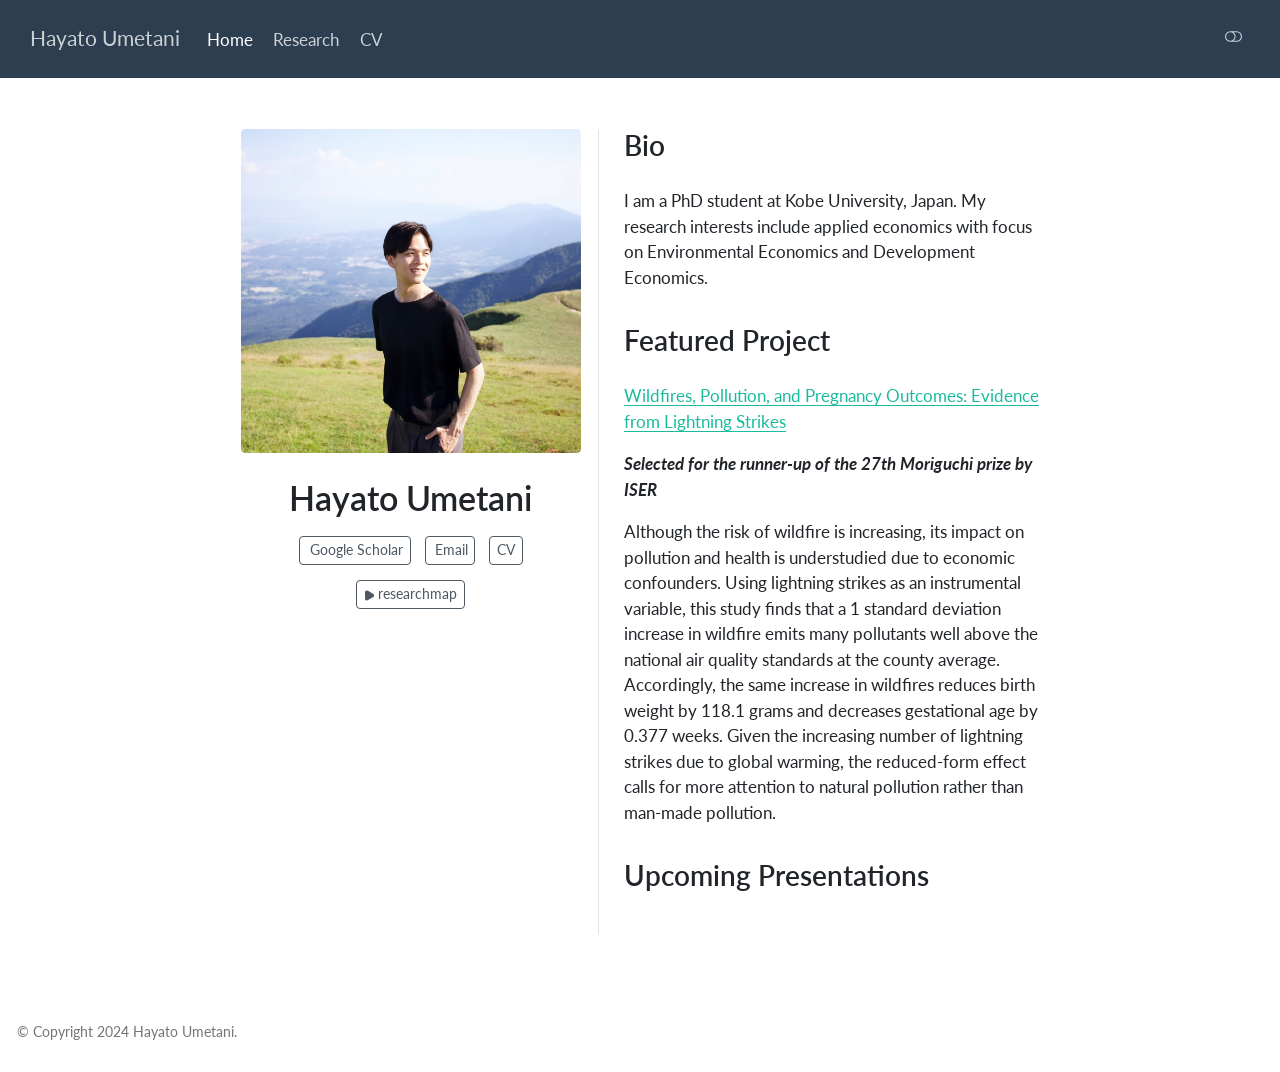
==== docs/index.html @ 470c0911 "update" ====
<!DOCTYPE html>
<html xmlns="http://www.w3.org/1999/xhtml" lang="en" xml:lang="en"><head>

<meta charset="utf-8">
<meta name="generator" content="quarto-1.6.42">

<meta name="viewport" content="width=device-width, initial-scale=1.0, user-scalable=yes">


<title>Hayato Umetani</title>
<style>
code{white-space: pre-wrap;}
span.smallcaps{font-variant: small-caps;}
div.columns{display: flex; gap: min(4vw, 1.5em);}
div.column{flex: auto; overflow-x: auto;}
div.hanging-indent{margin-left: 1.5em; text-indent: -1.5em;}
ul.task-list{list-style: none;}
ul.task-list li input[type="checkbox"] {
  width: 0.8em;
  margin: 0 0.8em 0.2em -1em; /* quarto-specific, see https://github.com/quarto-dev/quarto-cli/issues/4556 */ 
  vertical-align: middle;
}
</style>


<script src="site_libs/quarto-nav/quarto-nav.js"></script>
<script src="site_libs/quarto-nav/headroom.min.js"></script>
<script src="site_libs/clipboard/clipboard.min.js"></script>
<script src="site_libs/quarto-search/autocomplete.umd.js"></script>
<script src="site_libs/quarto-search/fuse.min.js"></script>
<script src="site_libs/quarto-search/quarto-search.js"></script>
<meta name="quarto:offset" content="./">
<script src="site_libs/quarto-html/quarto.js"></script>
<script src="site_libs/quarto-html/popper.min.js"></script>
<script src="site_libs/quarto-html/tippy.umd.min.js"></script>
<link href="site_libs/quarto-html/tippy.css" rel="stylesheet">
<link href="site_libs/quarto-html/quarto-syntax-highlighting-2f5df379a58b258e96c21c0638c20c03.css" rel="stylesheet" class="quarto-color-scheme" id="quarto-text-highlighting-styles">
<link href="site_libs/quarto-html/quarto-syntax-highlighting-dark-b53751a350365c71b6c909e95f209ed1.css" rel="prefetch" class="quarto-color-scheme quarto-color-alternate" id="quarto-text-highlighting-styles">
<script src="site_libs/bootstrap/bootstrap.min.js"></script>
<link href="site_libs/bootstrap/bootstrap-icons.css" rel="stylesheet">
<link href="site_libs/bootstrap/bootstrap-d1b12f2568ecbe55642fee6aa00bd082.min.css" rel="stylesheet" append-hash="true" class="quarto-color-scheme" id="quarto-bootstrap" data-mode="light">
<link href="site_libs/bootstrap/bootstrap-dark-b2511bcbb01c2159fd96a78deb42ffd9.min.css" rel="prefetch" append-hash="true" class="quarto-color-scheme quarto-color-alternate" id="quarto-bootstrap" data-mode="dark">
<script src="site_libs/quarto-contrib/iconify-2.1.0/iconify-icon.min.js"></script>
<script id="quarto-search-options" type="application/json">{
  "location": "navbar",
  "copy-button": false,
  "collapse-after": 3,
  "panel-placement": "end",
  "type": "overlay",
  "limit": 50,
  "keyboard-shortcut": [
    "f",
    "/",
    "s"
  ],
  "show-item-context": false,
  "language": {
    "search-no-results-text": "No results",
    "search-matching-documents-text": "matching documents",
    "search-copy-link-title": "Copy link to search",
    "search-hide-matches-text": "Hide additional matches",
    "search-more-match-text": "more match in this document",
    "search-more-matches-text": "more matches in this document",
    "search-clear-button-title": "Clear",
    "search-text-placeholder": "",
    "search-detached-cancel-button-title": "Cancel",
    "search-submit-button-title": "Submit",
    "search-label": "Search"
  }
}</script>


<link rel="stylesheet" href="styles.css">
</head>

<body class="nav-fixed fullcontent">

<div id="quarto-search-results"></div>
  <header id="quarto-header" class="headroom fixed-top">
    <nav class="navbar navbar-expand-lg " data-bs-theme="dark">
      <div class="navbar-container container-fluid">
      <div class="navbar-brand-container mx-auto">
    <a class="navbar-brand" href="./index.html">
    <span class="navbar-title">Hayato Umetani</span>
    </a>
  </div>
            <div id="quarto-search" class="" title="Search"></div>
          <button class="navbar-toggler" type="button" data-bs-toggle="collapse" data-bs-target="#navbarCollapse" aria-controls="navbarCollapse" role="menu" aria-expanded="false" aria-label="Toggle navigation" onclick="if (window.quartoToggleHeadroom) { window.quartoToggleHeadroom(); }">
  <span class="navbar-toggler-icon"></span>
</button>
          <div class="collapse navbar-collapse" id="navbarCollapse">
            <ul class="navbar-nav navbar-nav-scroll me-auto">
  <li class="nav-item">
    <a class="nav-link active" href="./index.html" aria-current="page"> 
<span class="menu-text">Home</span></a>
  </li>  
  <li class="nav-item">
    <a class="nav-link" href="./research.html"> 
<span class="menu-text">Research</span></a>
  </li>  
  <li class="nav-item">
    <a class="nav-link" href="./vitae.html"> 
<span class="menu-text">CV</span></a>
  </li>  
</ul>
          </div> <!-- /navcollapse -->
            <div class="quarto-navbar-tools">
  <a href="" class="quarto-color-scheme-toggle quarto-navigation-tool  px-1" onclick="window.quartoToggleColorScheme(); return false;" title="Toggle dark mode"><i class="bi"></i></a>
</div>
      </div> <!-- /container-fluid -->
    </nav>
</header>
<!-- content -->
<div id="quarto-content" class="quarto-container page-columns page-rows-contents page-layout-article page-navbar">
<!-- sidebar -->
<!-- margin-sidebar -->
    
<!-- main -->
<div class="quarto-about-trestles">
  <div class="about-entity">
    <img src="photo.jpeg" class="about-image
  rounded " style="width: 20em;">
<header id="title-block-header" class="quarto-title-block default">
<div class="quarto-title">
<h1 class="title">Hayato Umetani</h1>
</div>
<div class="quarto-title-meta">
  </div>
</header>
    <div class="about-links">
  <a href="https://scholar.google.com/citations?user=fyGSoRIAAAAJ&amp;hl=ja" class="about-link" rel="" target="">
     <span class="about-link-text"><iconify-icon role="img" inline="" icon="academicons:google-scholar" aria-label="Icon google-scholar from academicons Iconify.design set." title="Icon google-scholar from academicons Iconify.design set."></iconify-icon> Google Scholar</span>
  </a>
  <a href="/210i005i@stu.kobe-u.ac.jp" class="about-link" rel="" target="">
    <i class="bi bi-envelope"></i>
     <span class="about-link-text">Email</span>
  </a>
  <a href="https://ume-hayato.github.io/cv/cv.pdf" class="about-link" rel="" target="">
     <span class="about-link-text">CV</span>
  </a>
  <a href="https://researchmap.jp/hayatoumetani" class="about-link" rel="" target="">
     <span class="about-link-text"><svg xmlns="http://www.w3.org/2000/svg" width="0.8em" height="0.8em" viewbox="0 0 16 16"><path fill="currentColor" d="M13.756 10.164c1.665-.962 1.665-3.366 0-4.328L5.251.919C3.584-.045 1.5 1.158 1.5 3.083v9.834c0 1.925 2.084 3.128 3.751 2.164z"></path></svg> researchmap</span>
  </a>
</div>
  </div>
  <div class="about-contents"><main class="content" id="quarto-document-content">
<section id="bio" class="level2">
<h2 data-anchor-id="bio">Bio</h2>
<p>I am a PhD student at Kobe University, Japan. My research interests include applied economics with focus on Environmental Economics and Development Economics.</p>
</section>
<section id="featured-project" class="level2">
<h2 data-anchor-id="featured-project">Featured Project</h2>
<p><a href="https://ume-hayato.github.io/cv/wp/draft_wildfires.pdf">Wildfires, Pollution, and Pregnancy Outcomes: Evidence from Lightning Strikes</a></p>
<p><strong><em>Selected for the runner-up of the 27th Moriguchi prize by ISER</em></strong></p>
<p>Although the risk of wildfire is increasing, its impact on pollution and health is understudied due to economic confounders. Using lightning strikes as an instrumental variable, this study finds that a 1 standard deviation increase in wildfire emits many pollutants well above the national air quality standards at the county average. Accordingly, the same increase in wildfires reduces birth weight by 118.1 grams and decreases gestational age by 0.377 weeks. Given the increasing number of lightning strikes due to global warming, the reduced-form effect calls for more attention to natural pollution rather than man-made pollution.</p>
</section>
<section id="upcoming-presentations" class="level2">
<h2 data-anchor-id="upcoming-presentations">Upcoming Presentations</h2>


</section>
</main></div>
</div>
 <!-- /main -->
<script id="quarto-html-after-body" type="application/javascript">
window.document.addEventListener("DOMContentLoaded", function (event) {
  const toggleBodyColorMode = (bsSheetEl) => {
    const mode = bsSheetEl.getAttribute("data-mode");
    const bodyEl = window.document.querySelector("body");
    if (mode === "dark") {
      bodyEl.classList.add("quarto-dark");
      bodyEl.classList.remove("quarto-light");
    } else {
      bodyEl.classList.add("quarto-light");
      bodyEl.classList.remove("quarto-dark");
    }
  }
  const toggleBodyColorPrimary = () => {
    const bsSheetEl = window.document.querySelector("link#quarto-bootstrap");
    if (bsSheetEl) {
      toggleBodyColorMode(bsSheetEl);
    }
  }
  toggleBodyColorPrimary();  
  const disableStylesheet = (stylesheets) => {
    for (let i=0; i < stylesheets.length; i++) {
      const stylesheet = stylesheets[i];
      stylesheet.rel = 'prefetch';
    }
  }
  const enableStylesheet = (stylesheets) => {
    for (let i=0; i < stylesheets.length; i++) {
      const stylesheet = stylesheets[i];
      stylesheet.rel = 'stylesheet';
    }
  }
  const manageTransitions = (selector, allowTransitions) => {
    const els = window.document.querySelectorAll(selector);
    for (let i=0; i < els.length; i++) {
      const el = els[i];
      if (allowTransitions) {
        el.classList.remove('notransition');
      } else {
        el.classList.add('notransition');
      }
    }
  }
  const toggleGiscusIfUsed = (isAlternate, darkModeDefault) => {
    const baseTheme = document.querySelector('#giscus-base-theme')?.value ?? 'light';
    const alternateTheme = document.querySelector('#giscus-alt-theme')?.value ?? 'dark';
    let newTheme = '';
    if(darkModeDefault) {
      newTheme = isAlternate ? baseTheme : alternateTheme;
    } else {
      newTheme = isAlternate ? alternateTheme : baseTheme;
    }
    const changeGiscusTheme = () => {
      // From: https://github.com/giscus/giscus/issues/336
      const sendMessage = (message) => {
        const iframe = document.querySelector('iframe.giscus-frame');
        if (!iframe) return;
        iframe.contentWindow.postMessage({ giscus: message }, 'https://giscus.app');
      }
      sendMessage({
        setConfig: {
          theme: newTheme
        }
      });
    }
    const isGiscussLoaded = window.document.querySelector('iframe.giscus-frame') !== null;
    if (isGiscussLoaded) {
      changeGiscusTheme();
    }
  }
  const toggleColorMode = (alternate) => {
    // Switch the stylesheets
    const alternateStylesheets = window.document.querySelectorAll('link.quarto-color-scheme.quarto-color-alternate');
    manageTransitions('#quarto-margin-sidebar .nav-link', false);
    if (alternate) {
      enableStylesheet(alternateStylesheets);
      for (const sheetNode of alternateStylesheets) {
        if (sheetNode.id === "quarto-bootstrap") {
          toggleBodyColorMode(sheetNode);
        }
      }
    } else {
      disableStylesheet(alternateStylesheets);
      toggleBodyColorPrimary();
    }
    manageTransitions('#quarto-margin-sidebar .nav-link', true);
    // Switch the toggles
    const toggles = window.document.querySelectorAll('.quarto-color-scheme-toggle');
    for (let i=0; i < toggles.length; i++) {
      const toggle = toggles[i];
      if (toggle) {
        if (alternate) {
          toggle.classList.add("alternate");     
        } else {
          toggle.classList.remove("alternate");
        }
      }
    }
    // Hack to workaround the fact that safari doesn't
    // properly recolor the scrollbar when toggling (#1455)
    if (navigator.userAgent.indexOf('Safari') > 0 && navigator.userAgent.indexOf('Chrome') == -1) {
      manageTransitions("body", false);
      window.scrollTo(0, 1);
      setTimeout(() => {
        window.scrollTo(0, 0);
        manageTransitions("body", true);
      }, 40);  
    }
  }
  const isFileUrl = () => { 
    return window.location.protocol === 'file:';
  }
  const hasAlternateSentinel = () => {  
    let styleSentinel = getColorSchemeSentinel();
    if (styleSentinel !== null) {
      return styleSentinel === "alternate";
    } else {
      return false;
    }
  }
  const setStyleSentinel = (alternate) => {
    const value = alternate ? "alternate" : "default";
    if (!isFileUrl()) {
      window.localStorage.setItem("quarto-color-scheme", value);
    } else {
      localAlternateSentinel = value;
    }
  }
  const getColorSchemeSentinel = () => {
    if (!isFileUrl()) {
      const storageValue = window.localStorage.getItem("quarto-color-scheme");
      return storageValue != null ? storageValue : localAlternateSentinel;
    } else {
      return localAlternateSentinel;
    }
  }
  const darkModeDefault = false;
  let localAlternateSentinel = darkModeDefault ? 'alternate' : 'default';
  // Dark / light mode switch
  window.quartoToggleColorScheme = () => {
    // Read the current dark / light value 
    let toAlternate = !hasAlternateSentinel();
    toggleColorMode(toAlternate);
    setStyleSentinel(toAlternate);
    toggleGiscusIfUsed(toAlternate, darkModeDefault);
  };
  // Ensure there is a toggle, if there isn't float one in the top right
  if (window.document.querySelector('.quarto-color-scheme-toggle') === null) {
    const a = window.document.createElement('a');
    a.classList.add('top-right');
    a.classList.add('quarto-color-scheme-toggle');
    a.href = "";
    a.onclick = function() { try { window.quartoToggleColorScheme(); } catch {} return false; };
    const i = window.document.createElement("i");
    i.classList.add('bi');
    a.appendChild(i);
    window.document.body.appendChild(a);
  }
  // Switch to dark mode if need be
  if (hasAlternateSentinel()) {
    toggleColorMode(true);
  } else {
    toggleColorMode(false);
  }
  const isCodeAnnotation = (el) => {
    for (const clz of el.classList) {
      if (clz.startsWith('code-annotation-')) {                     
        return true;
      }
    }
    return false;
  }
  const onCopySuccess = function(e) {
    // button target
    const button = e.trigger;
    // don't keep focus
    button.blur();
    // flash "checked"
    button.classList.add('code-copy-button-checked');
    var currentTitle = button.getAttribute("title");
    button.setAttribute("title", "Copied!");
    let tooltip;
    if (window.bootstrap) {
      button.setAttribute("data-bs-toggle", "tooltip");
      button.setAttribute("data-bs-placement", "left");
      button.setAttribute("data-bs-title", "Copied!");
      tooltip = new bootstrap.Tooltip(button, 
        { trigger: "manual", 
          customClass: "code-copy-button-tooltip",
          offset: [0, -8]});
      tooltip.show();    
    }
    setTimeout(function() {
      if (tooltip) {
        tooltip.hide();
        button.removeAttribute("data-bs-title");
        button.removeAttribute("data-bs-toggle");
        button.removeAttribute("data-bs-placement");
      }
      button.setAttribute("title", currentTitle);
      button.classList.remove('code-copy-button-checked');
    }, 1000);
    // clear code selection
    e.clearSelection();
  }
  const getTextToCopy = function(trigger) {
      const codeEl = trigger.previousElementSibling.cloneNode(true);
      for (const childEl of codeEl.children) {
        if (isCodeAnnotation(childEl)) {
          childEl.remove();
        }
      }
      return codeEl.innerText;
  }
  const clipboard = new window.ClipboardJS('.code-copy-button:not([data-in-quarto-modal])', {
    text: getTextToCopy
  });
  clipboard.on('success', onCopySuccess);
  if (window.document.getElementById('quarto-embedded-source-code-modal')) {
    const clipboardModal = new window.ClipboardJS('.code-copy-button[data-in-quarto-modal]', {
      text: getTextToCopy,
      container: window.document.getElementById('quarto-embedded-source-code-modal')
    });
    clipboardModal.on('success', onCopySuccess);
  }
    var localhostRegex = new RegExp(/^(?:http|https):\/\/localhost\:?[0-9]*\//);
    var mailtoRegex = new RegExp(/^mailto:/);
      var filterRegex = new RegExp('/' + window.location.host + '/');
    var isInternal = (href) => {
        return filterRegex.test(href) || localhostRegex.test(href) || mailtoRegex.test(href);
    }
    // Inspect non-navigation links and adorn them if external
 	var links = window.document.querySelectorAll('a[href]:not(.nav-link):not(.navbar-brand):not(.toc-action):not(.sidebar-link):not(.sidebar-item-toggle):not(.pagination-link):not(.no-external):not([aria-hidden]):not(.dropdown-item):not(.quarto-navigation-tool):not(.about-link)');
    for (var i=0; i<links.length; i++) {
      const link = links[i];
      if (!isInternal(link.href)) {
        // undo the damage that might have been done by quarto-nav.js in the case of
        // links that we want to consider external
        if (link.dataset.originalHref !== undefined) {
          link.href = link.dataset.originalHref;
        }
      }
    }
  function tippyHover(el, contentFn, onTriggerFn, onUntriggerFn) {
    const config = {
      allowHTML: true,
      maxWidth: 500,
      delay: 100,
      arrow: false,
      appendTo: function(el) {
          return el.parentElement;
      },
      interactive: true,
      interactiveBorder: 10,
      theme: 'quarto',
      placement: 'bottom-start',
    };
    if (contentFn) {
      config.content = contentFn;
    }
    if (onTriggerFn) {
      config.onTrigger = onTriggerFn;
    }
    if (onUntriggerFn) {
      config.onUntrigger = onUntriggerFn;
    }
    window.tippy(el, config); 
  }
  const noterefs = window.document.querySelectorAll('a[role="doc-noteref"]');
  for (var i=0; i<noterefs.length; i++) {
    const ref = noterefs[i];
    tippyHover(ref, function() {
      // use id or data attribute instead here
      let href = ref.getAttribute('data-footnote-href') || ref.getAttribute('href');
      try { href = new URL(href).hash; } catch {}
      const id = href.replace(/^#\/?/, "");
      const note = window.document.getElementById(id);
      if (note) {
        return note.innerHTML;
      } else {
        return "";
      }
    });
  }
  const xrefs = window.document.querySelectorAll('a.quarto-xref');
  const processXRef = (id, note) => {
    // Strip column container classes
    const stripColumnClz = (el) => {
      el.classList.remove("page-full", "page-columns");
      if (el.children) {
        for (const child of el.children) {
          stripColumnClz(child);
        }
      }
    }
    stripColumnClz(note)
    if (id === null || id.startsWith('sec-')) {
      // Special case sections, only their first couple elements
      const container = document.createElement("div");
      if (note.children && note.children.length > 2) {
        container.appendChild(note.children[0].cloneNode(true));
        for (let i = 1; i < note.children.length; i++) {
          const child = note.children[i];
          if (child.tagName === "P" && child.innerText === "") {
            continue;
          } else {
            container.appendChild(child.cloneNode(true));
            break;
          }
        }
        if (window.Quarto?.typesetMath) {
          window.Quarto.typesetMath(container);
        }
        return container.innerHTML
      } else {
        if (window.Quarto?.typesetMath) {
          window.Quarto.typesetMath(note);
        }
        return note.innerHTML;
      }
    } else {
      // Remove any anchor links if they are present
      const anchorLink = note.querySelector('a.anchorjs-link');
      if (anchorLink) {
        anchorLink.remove();
      }
      if (window.Quarto?.typesetMath) {
        window.Quarto.typesetMath(note);
      }
      if (note.classList.contains("callout")) {
        return note.outerHTML;
      } else {
        return note.innerHTML;
      }
    }
  }
  for (var i=0; i<xrefs.length; i++) {
    const xref = xrefs[i];
    tippyHover(xref, undefined, function(instance) {
      instance.disable();
      let url = xref.getAttribute('href');
      let hash = undefined; 
      if (url.startsWith('#')) {
        hash = url;
      } else {
        try { hash = new URL(url).hash; } catch {}
      }
      if (hash) {
        const id = hash.replace(/^#\/?/, "");
        const note = window.document.getElementById(id);
        if (note !== null) {
          try {
            const html = processXRef(id, note.cloneNode(true));
            instance.setContent(html);
          } finally {
            instance.enable();
            instance.show();
          }
        } else {
          // See if we can fetch this
          fetch(url.split('#')[0])
          .then(res => res.text())
          .then(html => {
            const parser = new DOMParser();
            const htmlDoc = parser.parseFromString(html, "text/html");
            const note = htmlDoc.getElementById(id);
            if (note !== null) {
              const html = processXRef(id, note);
              instance.setContent(html);
            } 
          }).finally(() => {
            instance.enable();
            instance.show();
          });
        }
      } else {
        // See if we can fetch a full url (with no hash to target)
        // This is a special case and we should probably do some content thinning / targeting
        fetch(url)
        .then(res => res.text())
        .then(html => {
          const parser = new DOMParser();
          const htmlDoc = parser.parseFromString(html, "text/html");
          const note = htmlDoc.querySelector('main.content');
          if (note !== null) {
            // This should only happen for chapter cross references
            // (since there is no id in the URL)
            // remove the first header
            if (note.children.length > 0 && note.children[0].tagName === "HEADER") {
              note.children[0].remove();
            }
            const html = processXRef(null, note);
            instance.setContent(html);
          } 
        }).finally(() => {
          instance.enable();
          instance.show();
        });
      }
    }, function(instance) {
    });
  }
      let selectedAnnoteEl;
      const selectorForAnnotation = ( cell, annotation) => {
        let cellAttr = 'data-code-cell="' + cell + '"';
        let lineAttr = 'data-code-annotation="' +  annotation + '"';
        const selector = 'span[' + cellAttr + '][' + lineAttr + ']';
        return selector;
      }
      const selectCodeLines = (annoteEl) => {
        const doc = window.document;
        const targetCell = annoteEl.getAttribute("data-target-cell");
        const targetAnnotation = annoteEl.getAttribute("data-target-annotation");
        const annoteSpan = window.document.querySelector(selectorForAnnotation(targetCell, targetAnnotation));
        const lines = annoteSpan.getAttribute("data-code-lines").split(",");
        const lineIds = lines.map((line) => {
          return targetCell + "-" + line;
        })
        let top = null;
        let height = null;
        let parent = null;
        if (lineIds.length > 0) {
            //compute the position of the single el (top and bottom and make a div)
            const el = window.document.getElementById(lineIds[0]);
            top = el.offsetTop;
            height = el.offsetHeight;
            parent = el.parentElement.parentElement;
          if (lineIds.length > 1) {
            const lastEl = window.document.getElementById(lineIds[lineIds.length - 1]);
            const bottom = lastEl.offsetTop + lastEl.offsetHeight;
            height = bottom - top;
          }
          if (top !== null && height !== null && parent !== null) {
            // cook up a div (if necessary) and position it 
            let div = window.document.getElementById("code-annotation-line-highlight");
            if (div === null) {
              div = window.document.createElement("div");
              div.setAttribute("id", "code-annotation-line-highlight");
              div.style.position = 'absolute';
              parent.appendChild(div);
            }
            div.style.top = top - 2 + "px";
            div.style.height = height + 4 + "px";
            div.style.left = 0;
            let gutterDiv = window.document.getElementById("code-annotation-line-highlight-gutter");
            if (gutterDiv === null) {
              gutterDiv = window.document.createElement("div");
              gutterDiv.setAttribute("id", "code-annotation-line-highlight-gutter");
              gutterDiv.style.position = 'absolute';
              const codeCell = window.document.getElementById(targetCell);
              const gutter = codeCell.querySelector('.code-annotation-gutter');
              gutter.appendChild(gutterDiv);
            }
            gutterDiv.style.top = top - 2 + "px";
            gutterDiv.style.height = height + 4 + "px";
          }
          selectedAnnoteEl = annoteEl;
        }
      };
      const unselectCodeLines = () => {
        const elementsIds = ["code-annotation-line-highlight", "code-annotation-line-highlight-gutter"];
        elementsIds.forEach((elId) => {
          const div = window.document.getElementById(elId);
          if (div) {
            div.remove();
          }
        });
        selectedAnnoteEl = undefined;
      };
        // Handle positioning of the toggle
    window.addEventListener(
      "resize",
      throttle(() => {
        elRect = undefined;
        if (selectedAnnoteEl) {
          selectCodeLines(selectedAnnoteEl);
        }
      }, 10)
    );
    function throttle(fn, ms) {
    let throttle = false;
    let timer;
      return (...args) => {
        if(!throttle) { // first call gets through
            fn.apply(this, args);
            throttle = true;
        } else { // all the others get throttled
            if(timer) clearTimeout(timer); // cancel #2
            timer = setTimeout(() => {
              fn.apply(this, args);
              timer = throttle = false;
            }, ms);
        }
      };
    }
      // Attach click handler to the DT
      const annoteDls = window.document.querySelectorAll('dt[data-target-cell]');
      for (const annoteDlNode of annoteDls) {
        annoteDlNode.addEventListener('click', (event) => {
          const clickedEl = event.target;
          if (clickedEl !== selectedAnnoteEl) {
            unselectCodeLines();
            const activeEl = window.document.querySelector('dt[data-target-cell].code-annotation-active');
            if (activeEl) {
              activeEl.classList.remove('code-annotation-active');
            }
            selectCodeLines(clickedEl);
            clickedEl.classList.add('code-annotation-active');
          } else {
            // Unselect the line
            unselectCodeLines();
            clickedEl.classList.remove('code-annotation-active');
          }
        });
      }
  const findCites = (el) => {
    const parentEl = el.parentElement;
    if (parentEl) {
      const cites = parentEl.dataset.cites;
      if (cites) {
        return {
          el,
          cites: cites.split(' ')
        };
      } else {
        return findCites(el.parentElement)
      }
    } else {
      return undefined;
    }
  };
  var bibliorefs = window.document.querySelectorAll('a[role="doc-biblioref"]');
  for (var i=0; i<bibliorefs.length; i++) {
    const ref = bibliorefs[i];
    const citeInfo = findCites(ref);
    if (citeInfo) {
      tippyHover(citeInfo.el, function() {
        var popup = window.document.createElement('div');
        citeInfo.cites.forEach(function(cite) {
          var citeDiv = window.document.createElement('div');
          citeDiv.classList.add('hanging-indent');
          citeDiv.classList.add('csl-entry');
          var biblioDiv = window.document.getElementById('ref-' + cite);
          if (biblioDiv) {
            citeDiv.innerHTML = biblioDiv.innerHTML;
          }
          popup.appendChild(citeDiv);
        });
        return popup.innerHTML;
      });
    }
  }
});
</script>
</div> <!-- /content -->
<footer class="footer">
  <div class="nav-footer">
    <div class="nav-footer-left">
<p>© Copyright 2024 Hayato Umetani.</p>
</div>   
    <div class="nav-footer-center">
      &nbsp;
    </div>
    <div class="nav-footer-right">
      &nbsp;
    </div>
  </div>
</footer>




</body></html>
---- docs/site_libs/quarto-html/tippy.css ----
.tippy-box[data-animation=fade][data-state=hidden]{opacity:0}[data-tippy-root]{max-width:calc(100vw - 10px)}.tippy-box{position:relative;background-color:#333;color:#fff;border-radius:4px;font-size:14px;line-height:1.4;white-space:normal;outline:0;transition-property:transform,visibility,opacity}.tippy-box[data-placement^=top]>.tippy-arrow{bottom:0}.tippy-box[data-placement^=top]>.tippy-arrow:before{bottom:-7px;left:0;border-width:8px 8px 0;border-top-color:initial;transform-origin:center top}.tippy-box[data-placement^=bottom]>.tippy-arrow{top:0}.tippy-box[data-placement^=bottom]>.tippy-arrow:before{top:-7px;left:0;border-width:0 8px 8px;border-bottom-color:initial;transform-origin:center bottom}.tippy-box[data-placement^=left]>.tippy-arrow{right:0}.tippy-box[data-placement^=left]>.tippy-arrow:before{border-width:8px 0 8px 8px;border-left-color:initial;right:-7px;transform-origin:center left}.tippy-box[data-placement^=right]>.tippy-arrow{left:0}.tippy-box[data-placement^=right]>.tippy-arrow:before{left:-7px;border-width:8px 8px 8px 0;border-right-color:initial;transform-origin:center right}.tippy-box[data-inertia][data-state=visible]{transition-timing-function:cubic-bezier(.54,1.5,.38,1.11)}.tippy-arrow{width:16px;height:16px;color:#333}.tippy-arrow:before{content:"";position:absolute;border-color:transparent;border-style:solid}.tippy-content{position:relative;padding:5px 9px;z-index:1}
---- docs/site_libs/quarto-html/quarto-syntax-highlighting-2f5df379a58b258e96c21c0638c20c03.css ----
/* quarto syntax highlight colors */
:root {
  --quarto-hl-ot-color: #003B4F;
  --quarto-hl-at-color: #657422;
  --quarto-hl-ss-color: #20794D;
  --quarto-hl-an-color: #5E5E5E;
  --quarto-hl-fu-color: #4758AB;
  --quarto-hl-st-color: #20794D;
  --quarto-hl-cf-color: #003B4F;
  --quarto-hl-op-color: #5E5E5E;
  --quarto-hl-er-color: #AD0000;
  --quarto-hl-bn-color: #AD0000;
  --quarto-hl-al-color: #AD0000;
  --quarto-hl-va-color: #111111;
  --quarto-hl-bu-color: inherit;
  --quarto-hl-ex-color: inherit;
  --quarto-hl-pp-color: #AD0000;
  --quarto-hl-in-color: #5E5E5E;
  --quarto-hl-vs-color: #20794D;
  --quarto-hl-wa-color: #5E5E5E;
  --quarto-hl-do-color: #5E5E5E;
  --quarto-hl-im-color: #00769E;
  --quarto-hl-ch-color: #20794D;
  --quarto-hl-dt-color: #AD0000;
  --quarto-hl-fl-color: #AD0000;
  --quarto-hl-co-color: #5E5E5E;
  --quarto-hl-cv-color: #5E5E5E;
  --quarto-hl-cn-color: #8f5902;
  --quarto-hl-sc-color: #5E5E5E;
  --quarto-hl-dv-color: #AD0000;
  --quarto-hl-kw-color: #003B4F;
}

/* other quarto variables */
:root {
  --quarto-font-monospace: SFMono-Regular, Menlo, Monaco, Consolas, "Liberation Mono", "Courier New", monospace;
}

pre > code.sourceCode > span {
  color: #003B4F;
}

code span {
  color: #003B4F;
}

code.sourceCode > span {
  color: #003B4F;
}

div.sourceCode,
div.sourceCode pre.sourceCode {
  color: #003B4F;
}

code span.ot {
  color: #003B4F;
  font-style: inherit;
}

code span.at {
  color: #657422;
  font-style: inherit;
}

code span.ss {
  color: #20794D;
  font-style: inherit;
}

code span.an {
  color: #5E5E5E;
  font-style: inherit;
}

code span.fu {
  color: #4758AB;
  font-style: inherit;
}

code span.st {
  color: #20794D;
  font-style: inherit;
}

code span.cf {
  color: #003B4F;
  font-weight: bold;
  font-style: inherit;
}

code span.op {
  color: #5E5E5E;
  font-style: inherit;
}

code span.er {
  color: #AD0000;
  font-style: inherit;
}

code span.bn {
  color: #AD0000;
  font-style: inherit;
}

code span.al {
  color: #AD0000;
  font-style: inherit;
}

code span.va {
  color: #111111;
  font-style: inherit;
}

code span.bu {
  font-style: inherit;
}

code span.ex {
  font-style: inherit;
}

code span.pp {
  color: #AD0000;
  font-style: inherit;
}

code span.in {
  color: #5E5E5E;
  font-style: inherit;
}

code span.vs {
  color: #20794D;
  font-style: inherit;
}

code span.wa {
  color: #5E5E5E;
  font-style: italic;
}

code span.do {
  color: #5E5E5E;
  font-style: italic;
}

code span.im {
  color: #00769E;
  font-style: inherit;
}

code span.ch {
  color: #20794D;
  font-style: inherit;
}

code span.dt {
  color: #AD0000;
  font-style: inherit;
}

code span.fl {
  color: #AD0000;
  font-style: inherit;
}

code span.co {
  color: #5E5E5E;
  font-style: inherit;
}

code span.cv {
  color: #5E5E5E;
  font-style: italic;
}

code span.cn {
  color: #8f5902;
  font-style: inherit;
}

code span.sc {
  color: #5E5E5E;
  font-style: inherit;
}

code span.dv {
  color: #AD0000;
  font-style: inherit;
}

code span.kw {
  color: #003B4F;
  font-weight: bold;
  font-style: inherit;
}

.prevent-inlining {
  content: "</";
}

/*# sourceMappingURL=35eb38a806ee71ea6d2563be2308c832.css.map */
---- docs/site_libs/quarto-html/quarto-syntax-highlighting-dark-b53751a350365c71b6c909e95f209ed1.css ----
/* quarto syntax highlight colors */
:root {
  --quarto-hl-al-color: #f07178;
  --quarto-hl-an-color: #d4d0ab;
  --quarto-hl-at-color: #00e0e0;
  --quarto-hl-bn-color: #d4d0ab;
  --quarto-hl-bu-color: #abe338;
  --quarto-hl-ch-color: #abe338;
  --quarto-hl-co-color: #f8f8f2;
  --quarto-hl-cv-color: #ffd700;
  --quarto-hl-cn-color: #ffd700;
  --quarto-hl-cf-color: #ffa07a;
  --quarto-hl-dt-color: #ffa07a;
  --quarto-hl-dv-color: #d4d0ab;
  --quarto-hl-do-color: #f8f8f2;
  --quarto-hl-er-color: #f07178;
  --quarto-hl-ex-color: #00e0e0;
  --quarto-hl-fl-color: #d4d0ab;
  --quarto-hl-fu-color: #ffa07a;
  --quarto-hl-im-color: #abe338;
  --quarto-hl-in-color: #d4d0ab;
  --quarto-hl-kw-color: #ffa07a;
  --quarto-hl-op-color: #ffa07a;
  --quarto-hl-ot-color: #00e0e0;
  --quarto-hl-pp-color: #dcc6e0;
  --quarto-hl-re-color: #00e0e0;
  --quarto-hl-sc-color: #abe338;
  --quarto-hl-ss-color: #abe338;
  --quarto-hl-st-color: #abe338;
  --quarto-hl-va-color: #00e0e0;
  --quarto-hl-vs-color: #abe338;
  --quarto-hl-wa-color: #dcc6e0;
}

/* other quarto variables */
:root {
  --quarto-font-monospace: SFMono-Regular, Menlo, Monaco, Consolas, "Liberation Mono", "Courier New", monospace;
}

code span.al {
  background-color: #2a0f15;
  font-weight: bold;
  color: #f07178;
}

code span.an {
  color: #d4d0ab;
}

code span.at {
  color: #00e0e0;
}

code span.bn {
  color: #d4d0ab;
}

code span.bu {
  color: #abe338;
}

code span.ch {
  color: #abe338;
}

code span.co {
  font-style: italic;
  color: #f8f8f2;
}

code span.cv {
  color: #ffd700;
}

code span.cn {
  color: #ffd700;
}

code span.cf {
  font-weight: bold;
  color: #ffa07a;
}

code span.dt {
  color: #ffa07a;
}

code span.dv {
  color: #d4d0ab;
}

code span.do {
  color: #f8f8f2;
}

code span.er {
  color: #f07178;
  text-decoration: underline;
}

code span.ex {
  font-weight: bold;
  color: #00e0e0;
}

code span.fl {
  color: #d4d0ab;
}

code span.fu {
  color: #ffa07a;
}

code span.im {
  color: #abe338;
}

code span.in {
  color: #d4d0ab;
}

code span.kw {
  font-weight: bold;
  color: #ffa07a;
}

pre > code.sourceCode > span {
  color: #f8f8f2;
}

code span {
  color: #f8f8f2;
}

code.sourceCode > span {
  color: #f8f8f2;
}

div.sourceCode,
div.sourceCode pre.sourceCode {
  color: #f8f8f2;
}

code span.op {
  color: #ffa07a;
}

code span.ot {
  color: #00e0e0;
}

code span.pp {
  color: #dcc6e0;
}

code span.re {
  background-color: #f8f8f2;
  color: #00e0e0;
}

code span.sc {
  color: #abe338;
}

code span.ss {
  color: #abe338;
}

code span.st {
  color: #abe338;
}

code span.va {
  color: #00e0e0;
}

code span.vs {
  color: #abe338;
}

code span.wa {
  color: #dcc6e0;
}

.prevent-inlining {
  content: "</";
}

/*# sourceMappingURL=ef095d06243fb944689b9469f3a5590a.css.map */
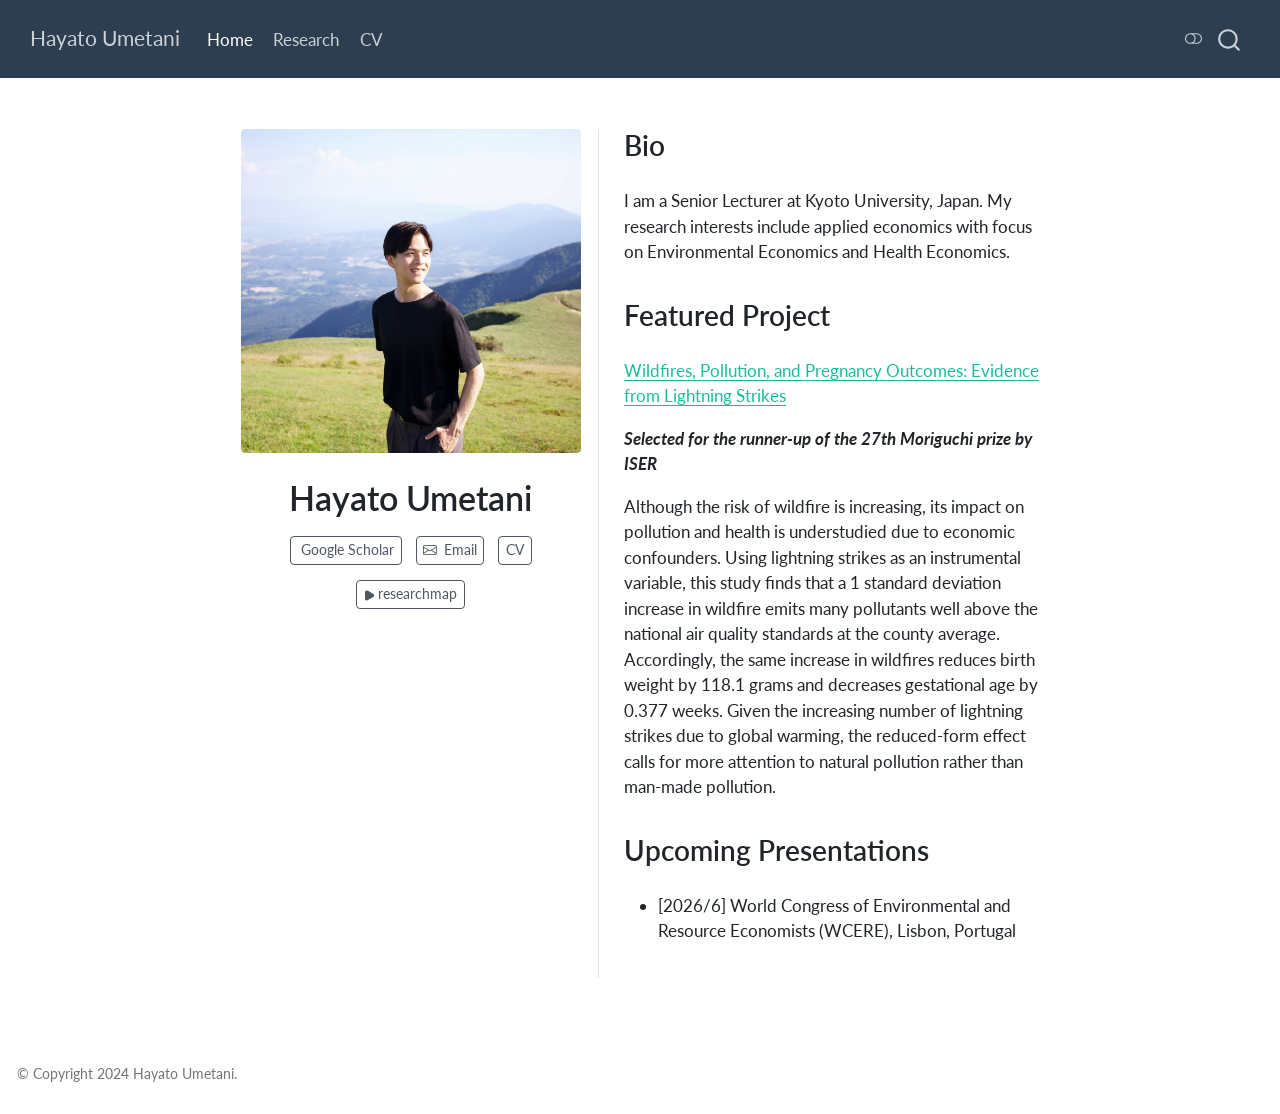
==== commit 618506d5: "update" ====
--- a/docs/index.html
+++ b/docs/index.html
@@ -2,7 +2,7 @@
 <html xmlns="http://www.w3.org/1999/xhtml" lang="en" xml:lang="en"><head>
 
 <meta charset="utf-8">
-<meta name="generator" content="quarto-1.6.42">
+<meta name="generator" content="quarto-1.8.27">
 
 <meta name="viewport" content="width=device-width, initial-scale=1.0, user-scalable=yes">
 
@@ -30,16 +30,20 @@
 <script src="site_libs/quarto-search/fuse.min.js"></script>
 <script src="site_libs/quarto-search/quarto-search.js"></script>
 <meta name="quarto:offset" content="./">
-<script src="site_libs/quarto-html/quarto.js"></script>
+<script src="site_libs/quarto-html/quarto.js" type="module"></script>
+<script src="site_libs/quarto-html/tabsets/tabsets.js" type="module"></script>
+<script src="site_libs/quarto-html/axe/axe-check.js" type="module"></script>
 <script src="site_libs/quarto-html/popper.min.js"></script>
 <script src="site_libs/quarto-html/tippy.umd.min.js"></script>
 <link href="site_libs/quarto-html/tippy.css" rel="stylesheet">
-<link href="site_libs/quarto-html/quarto-syntax-highlighting-2f5df379a58b258e96c21c0638c20c03.css" rel="stylesheet" class="quarto-color-scheme" id="quarto-text-highlighting-styles">
-<link href="site_libs/quarto-html/quarto-syntax-highlighting-dark-b53751a350365c71b6c909e95f209ed1.css" rel="prefetch" class="quarto-color-scheme quarto-color-alternate" id="quarto-text-highlighting-styles">
+<link href="site_libs/quarto-html/quarto-syntax-highlighting-ed96de9b727972fe78a7b5d16c58bf87.css" rel="stylesheet" class="quarto-color-scheme" id="quarto-text-highlighting-styles">
+<link href="site_libs/quarto-html/quarto-syntax-highlighting-dark-4d9afe2b8d18ee9fa5d0d57b5ed4214d.css" rel="stylesheet" class="quarto-color-scheme quarto-color-alternate" id="quarto-text-highlighting-styles">
+<link href="site_libs/quarto-html/quarto-syntax-highlighting-ed96de9b727972fe78a7b5d16c58bf87.css" rel="stylesheet" class="quarto-color-scheme-extra" id="quarto-text-highlighting-styles">
 <script src="site_libs/bootstrap/bootstrap.min.js"></script>
 <link href="site_libs/bootstrap/bootstrap-icons.css" rel="stylesheet">
-<link href="site_libs/bootstrap/bootstrap-d1b12f2568ecbe55642fee6aa00bd082.min.css" rel="stylesheet" append-hash="true" class="quarto-color-scheme" id="quarto-bootstrap" data-mode="light">
-<link href="site_libs/bootstrap/bootstrap-dark-b2511bcbb01c2159fd96a78deb42ffd9.min.css" rel="prefetch" append-hash="true" class="quarto-color-scheme quarto-color-alternate" id="quarto-bootstrap" data-mode="dark">
+<link href="site_libs/bootstrap/bootstrap-f93c2b1f3f0577f377aefa4848a86a36.min.css" rel="stylesheet" append-hash="true" class="quarto-color-scheme" id="quarto-bootstrap" data-mode="light">
+<link href="site_libs/bootstrap/bootstrap-dark-0d4a9d19931feb4fee1ddab4b2489000.min.css" rel="stylesheet" append-hash="true" class="quarto-color-scheme quarto-color-alternate" id="quarto-bootstrap" data-mode="dark">
+<link href="site_libs/bootstrap/bootstrap-f93c2b1f3f0577f377aefa4848a86a36.min.css" rel="stylesheet" append-hash="true" class="quarto-color-scheme-extra" id="quarto-bootstrap" data-mode="light">
 <script src="site_libs/quarto-contrib/iconify-2.1.0/iconify-icon.min.js"></script>
 <script id="quarto-search-options" type="application/json">{
   "location": "navbar",
@@ -73,7 +77,169 @@
 <link rel="stylesheet" href="styles.css">
 </head>
 
-<body class="nav-fixed fullcontent">
+<body class="nav-fixed fullcontent quarto-light"><script id="quarto-html-before-body" type="application/javascript">
+    const toggleBodyColorMode = (bsSheetEl) => {
+      const mode = bsSheetEl.getAttribute("data-mode");
+      const bodyEl = window.document.querySelector("body");
+      if (mode === "dark") {
+        bodyEl.classList.add("quarto-dark");
+        bodyEl.classList.remove("quarto-light");
+      } else {
+        bodyEl.classList.add("quarto-light");
+        bodyEl.classList.remove("quarto-dark");
+      }
+    }
+    const toggleBodyColorPrimary = () => {
+      const bsSheetEl = window.document.querySelector("link#quarto-bootstrap:not([rel=disabled-stylesheet])");
+      if (bsSheetEl) {
+        toggleBodyColorMode(bsSheetEl);
+      }
+    }
+    const setColorSchemeToggle = (alternate) => {
+      const toggles = window.document.querySelectorAll('.quarto-color-scheme-toggle');
+      for (let i=0; i < toggles.length; i++) {
+        const toggle = toggles[i];
+        if (toggle) {
+          if (alternate) {
+            toggle.classList.add("alternate");
+          } else {
+            toggle.classList.remove("alternate");
+          }
+        }
+      }
+    };
+    const toggleColorMode = (alternate) => {
+      // Switch the stylesheets
+      const primaryStylesheets = window.document.querySelectorAll('link.quarto-color-scheme:not(.quarto-color-alternate)');
+      const alternateStylesheets = window.document.querySelectorAll('link.quarto-color-scheme.quarto-color-alternate');
+      manageTransitions('#quarto-margin-sidebar .nav-link', false);
+      if (alternate) {
+        // note: dark is layered on light, we don't disable primary!
+        enableStylesheet(alternateStylesheets);
+        for (const sheetNode of alternateStylesheets) {
+          if (sheetNode.id === "quarto-bootstrap") {
+            toggleBodyColorMode(sheetNode);
+          }
+        }
+      } else {
+        disableStylesheet(alternateStylesheets);
+        enableStylesheet(primaryStylesheets)
+        toggleBodyColorPrimary();
+      }
+      manageTransitions('#quarto-margin-sidebar .nav-link', true);
+      // Switch the toggles
+      setColorSchemeToggle(alternate)
+      // Hack to workaround the fact that safari doesn't
+      // properly recolor the scrollbar when toggling (#1455)
+      if (navigator.userAgent.indexOf('Safari') > 0 && navigator.userAgent.indexOf('Chrome') == -1) {
+        manageTransitions("body", false);
+        window.scrollTo(0, 1);
+        setTimeout(() => {
+          window.scrollTo(0, 0);
+          manageTransitions("body", true);
+        }, 40);
+      }
+    }
+    const disableStylesheet = (stylesheets) => {
+      for (let i=0; i < stylesheets.length; i++) {
+        const stylesheet = stylesheets[i];
+        stylesheet.rel = 'disabled-stylesheet';
+      }
+    }
+    const enableStylesheet = (stylesheets) => {
+      for (let i=0; i < stylesheets.length; i++) {
+        const stylesheet = stylesheets[i];
+        if(stylesheet.rel !== 'stylesheet') { // for Chrome, which will still FOUC without this check
+          stylesheet.rel = 'stylesheet';
+        }
+      }
+    }
+    const manageTransitions = (selector, allowTransitions) => {
+      const els = window.document.querySelectorAll(selector);
+      for (let i=0; i < els.length; i++) {
+        const el = els[i];
+        if (allowTransitions) {
+          el.classList.remove('notransition');
+        } else {
+          el.classList.add('notransition');
+        }
+      }
+    }
+    const isFileUrl = () => {
+      return window.location.protocol === 'file:';
+    }
+    const hasAlternateSentinel = () => {
+      let styleSentinel = getColorSchemeSentinel();
+      if (styleSentinel !== null) {
+        return styleSentinel === "alternate";
+      } else {
+        return false;
+      }
+    }
+    const setStyleSentinel = (alternate) => {
+      const value = alternate ? "alternate" : "default";
+      if (!isFileUrl()) {
+        window.localStorage.setItem("quarto-color-scheme", value);
+      } else {
+        localAlternateSentinel = value;
+      }
+    }
+    const getColorSchemeSentinel = () => {
+      if (!isFileUrl()) {
+        const storageValue = window.localStorage.getItem("quarto-color-scheme");
+        return storageValue != null ? storageValue : localAlternateSentinel;
+      } else {
+        return localAlternateSentinel;
+      }
+    }
+    const toggleGiscusIfUsed = (isAlternate, darkModeDefault) => {
+      const baseTheme = document.querySelector('#giscus-base-theme')?.value ?? 'light';
+      const alternateTheme = document.querySelector('#giscus-alt-theme')?.value ?? 'dark';
+      let newTheme = '';
+      if(authorPrefersDark) {
+        newTheme = isAlternate ? baseTheme : alternateTheme;
+      } else {
+        newTheme = isAlternate ? alternateTheme : baseTheme;
+      }
+      const changeGiscusTheme = () => {
+        // From: https://github.com/giscus/giscus/issues/336
+        const sendMessage = (message) => {
+          const iframe = document.querySelector('iframe.giscus-frame');
+          if (!iframe) return;
+          iframe.contentWindow.postMessage({ giscus: message }, 'https://giscus.app');
+        }
+        sendMessage({
+          setConfig: {
+            theme: newTheme
+          }
+        });
+      }
+      const isGiscussLoaded = window.document.querySelector('iframe.giscus-frame') !== null;
+      if (isGiscussLoaded) {
+        changeGiscusTheme();
+      }
+    };
+    const authorPrefersDark = false;
+    const darkModeDefault = authorPrefersDark;
+      document.querySelector('link#quarto-text-highlighting-styles.quarto-color-scheme-extra').rel = 'disabled-stylesheet';
+      document.querySelector('link#quarto-bootstrap.quarto-color-scheme-extra').rel = 'disabled-stylesheet';
+    let localAlternateSentinel = darkModeDefault ? 'alternate' : 'default';
+    // Dark / light mode switch
+    window.quartoToggleColorScheme = () => {
+      // Read the current dark / light value
+      let toAlternate = !hasAlternateSentinel();
+      toggleColorMode(toAlternate);
+      setStyleSentinel(toAlternate);
+      toggleGiscusIfUsed(toAlternate, darkModeDefault);
+      window.dispatchEvent(new Event('resize'));
+    };
+    // Switch to dark mode if need be
+    if (hasAlternateSentinel()) {
+      toggleColorMode(true);
+    } else {
+      toggleColorMode(false);
+    }
+  </script>
 
 <div id="quarto-search-results"></div>
   <header id="quarto-header" class="headroom fixed-top">
@@ -131,7 +297,7 @@
   <a href="https://scholar.google.com/citations?user=fyGSoRIAAAAJ&amp;hl=ja" class="about-link" rel="" target="">
      <span class="about-link-text"><iconify-icon role="img" inline="" icon="academicons:google-scholar" aria-label="Icon google-scholar from academicons Iconify.design set." title="Icon google-scholar from academicons Iconify.design set."></iconify-icon> Google Scholar</span>
   </a>
-  <a href="/210i005i@stu.kobe-u.ac.jp" class="about-link" rel="" target="">
+  <a href="/umetani.hayato.7i@kyoto-u.ac.jp" class="about-link" rel="" target="">
     <i class="bi bi-envelope"></i>
      <span class="about-link-text">Email</span>
   </a>
@@ -144,9 +310,10 @@
 </div>
   </div>
   <div class="about-contents"><main class="content" id="quarto-document-content">
+
 <section id="bio" class="level2">
 <h2 data-anchor-id="bio">Bio</h2>
-<p>I am a PhD student at Kobe University, Japan. My research interests include applied economics with focus on Environmental Economics and Development Economics.</p>
+<p>I am a Senior Lecturer at Kyoto University, Japan. My research interests include applied economics with focus on Environmental Economics and Health Economics.</p>
 </section>
 <section id="featured-project" class="level2">
 <h2 data-anchor-id="featured-project">Featured Project</h2>
@@ -156,6 +323,9 @@
 </section>
 <section id="upcoming-presentations" class="level2">
 <h2 data-anchor-id="upcoming-presentations">Upcoming Presentations</h2>
+<ul>
+<li>[2026/6] World Congress of Environmental and Resource Economists (WCERE), Lisbon, Portugal</li>
+</ul>
 
 
 </section>
@@ -163,373 +333,249 @@
 </div>
  <!-- /main -->
 <script id="quarto-html-after-body" type="application/javascript">
-window.document.addEventListener("DOMContentLoaded", function (event) {
-  const toggleBodyColorMode = (bsSheetEl) => {
-    const mode = bsSheetEl.getAttribute("data-mode");
-    const bodyEl = window.document.querySelector("body");
-    if (mode === "dark") {
-      bodyEl.classList.add("quarto-dark");
-      bodyEl.classList.remove("quarto-light");
-    } else {
-      bodyEl.classList.add("quarto-light");
-      bodyEl.classList.remove("quarto-dark");
-    }
-  }
-  const toggleBodyColorPrimary = () => {
-    const bsSheetEl = window.document.querySelector("link#quarto-bootstrap");
-    if (bsSheetEl) {
-      toggleBodyColorMode(bsSheetEl);
-    }
-  }
-  toggleBodyColorPrimary();  
-  const disableStylesheet = (stylesheets) => {
-    for (let i=0; i < stylesheets.length; i++) {
-      const stylesheet = stylesheets[i];
-      stylesheet.rel = 'prefetch';
-    }
-  }
-  const enableStylesheet = (stylesheets) => {
-    for (let i=0; i < stylesheets.length; i++) {
-      const stylesheet = stylesheets[i];
-      stylesheet.rel = 'stylesheet';
-    }
-  }
-  const manageTransitions = (selector, allowTransitions) => {
-    const els = window.document.querySelectorAll(selector);
-    for (let i=0; i < els.length; i++) {
-      const el = els[i];
-      if (allowTransitions) {
-        el.classList.remove('notransition');
-      } else {
-        el.classList.add('notransition');
-      }
-    }
-  }
-  const toggleGiscusIfUsed = (isAlternate, darkModeDefault) => {
-    const baseTheme = document.querySelector('#giscus-base-theme')?.value ?? 'light';
-    const alternateTheme = document.querySelector('#giscus-alt-theme')?.value ?? 'dark';
-    let newTheme = '';
-    if(darkModeDefault) {
-      newTheme = isAlternate ? baseTheme : alternateTheme;
-    } else {
-      newTheme = isAlternate ? alternateTheme : baseTheme;
-    }
-    const changeGiscusTheme = () => {
-      // From: https://github.com/giscus/giscus/issues/336
-      const sendMessage = (message) => {
-        const iframe = document.querySelector('iframe.giscus-frame');
-        if (!iframe) return;
-        iframe.contentWindow.postMessage({ giscus: message }, 'https://giscus.app');
-      }
-      sendMessage({
-        setConfig: {
-          theme: newTheme
-        }
-      });
-    }
-    const isGiscussLoaded = window.document.querySelector('iframe.giscus-frame') !== null;
-    if (isGiscussLoaded) {
-      changeGiscusTheme();
-    }
-  }
-  const toggleColorMode = (alternate) => {
-    // Switch the stylesheets
-    const alternateStylesheets = window.document.querySelectorAll('link.quarto-color-scheme.quarto-color-alternate');
-    manageTransitions('#quarto-margin-sidebar .nav-link', false);
-    if (alternate) {
-      enableStylesheet(alternateStylesheets);
-      for (const sheetNode of alternateStylesheets) {
-        if (sheetNode.id === "quarto-bootstrap") {
-          toggleBodyColorMode(sheetNode);
-        }
-      }
-    } else {
-      disableStylesheet(alternateStylesheets);
-      toggleBodyColorPrimary();
-    }
-    manageTransitions('#quarto-margin-sidebar .nav-link', true);
-    // Switch the toggles
-    const toggles = window.document.querySelectorAll('.quarto-color-scheme-toggle');
-    for (let i=0; i < toggles.length; i++) {
-      const toggle = toggles[i];
-      if (toggle) {
-        if (alternate) {
-          toggle.classList.add("alternate");     
-        } else {
-          toggle.classList.remove("alternate");
-        }
-      }
-    }
-    // Hack to workaround the fact that safari doesn't
-    // properly recolor the scrollbar when toggling (#1455)
-    if (navigator.userAgent.indexOf('Safari') > 0 && navigator.userAgent.indexOf('Chrome') == -1) {
-      manageTransitions("body", false);
-      window.scrollTo(0, 1);
-      setTimeout(() => {
-        window.scrollTo(0, 0);
-        manageTransitions("body", true);
-      }, 40);  
-    }
-  }
-  const isFileUrl = () => { 
-    return window.location.protocol === 'file:';
-  }
-  const hasAlternateSentinel = () => {  
-    let styleSentinel = getColorSchemeSentinel();
-    if (styleSentinel !== null) {
-      return styleSentinel === "alternate";
-    } else {
+  window.document.addEventListener("DOMContentLoaded", function (event) {
+    // Ensure there is a toggle, if there isn't float one in the top right
+    if (window.document.querySelector('.quarto-color-scheme-toggle') === null) {
+      const a = window.document.createElement('a');
+      a.classList.add('top-right');
+      a.classList.add('quarto-color-scheme-toggle');
+      a.href = "";
+      a.onclick = function() { try { window.quartoToggleColorScheme(); } catch {} return false; };
+      const i = window.document.createElement("i");
+      i.classList.add('bi');
+      a.appendChild(i);
+      window.document.body.appendChild(a);
+    }
+    setColorSchemeToggle(hasAlternateSentinel())
+    const isCodeAnnotation = (el) => {
+      for (const clz of el.classList) {
+        if (clz.startsWith('code-annotation-')) {                     
+          return true;
+        }
+      }
       return false;
     }
-  }
-  const setStyleSentinel = (alternate) => {
-    const value = alternate ? "alternate" : "default";
-    if (!isFileUrl()) {
-      window.localStorage.setItem("quarto-color-scheme", value);
-    } else {
-      localAlternateSentinel = value;
-    }
-  }
-  const getColorSchemeSentinel = () => {
-    if (!isFileUrl()) {
-      const storageValue = window.localStorage.getItem("quarto-color-scheme");
-      return storageValue != null ? storageValue : localAlternateSentinel;
-    } else {
-      return localAlternateSentinel;
-    }
-  }
-  const darkModeDefault = false;
-  let localAlternateSentinel = darkModeDefault ? 'alternate' : 'default';
-  // Dark / light mode switch
-  window.quartoToggleColorScheme = () => {
-    // Read the current dark / light value 
-    let toAlternate = !hasAlternateSentinel();
-    toggleColorMode(toAlternate);
-    setStyleSentinel(toAlternate);
-    toggleGiscusIfUsed(toAlternate, darkModeDefault);
-  };
-  // Ensure there is a toggle, if there isn't float one in the top right
-  if (window.document.querySelector('.quarto-color-scheme-toggle') === null) {
-    const a = window.document.createElement('a');
-    a.classList.add('top-right');
-    a.classList.add('quarto-color-scheme-toggle');
-    a.href = "";
-    a.onclick = function() { try { window.quartoToggleColorScheme(); } catch {} return false; };
-    const i = window.document.createElement("i");
-    i.classList.add('bi');
-    a.appendChild(i);
-    window.document.body.appendChild(a);
-  }
-  // Switch to dark mode if need be
-  if (hasAlternateSentinel()) {
-    toggleColorMode(true);
-  } else {
-    toggleColorMode(false);
-  }
-  const isCodeAnnotation = (el) => {
-    for (const clz of el.classList) {
-      if (clz.startsWith('code-annotation-')) {                     
-        return true;
-      }
-    }
-    return false;
-  }
-  const onCopySuccess = function(e) {
-    // button target
-    const button = e.trigger;
-    // don't keep focus
-    button.blur();
-    // flash "checked"
-    button.classList.add('code-copy-button-checked');
-    var currentTitle = button.getAttribute("title");
-    button.setAttribute("title", "Copied!");
-    let tooltip;
-    if (window.bootstrap) {
-      button.setAttribute("data-bs-toggle", "tooltip");
-      button.setAttribute("data-bs-placement", "left");
-      button.setAttribute("data-bs-title", "Copied!");
-      tooltip = new bootstrap.Tooltip(button, 
-        { trigger: "manual", 
-          customClass: "code-copy-button-tooltip",
-          offset: [0, -8]});
-      tooltip.show();    
-    }
-    setTimeout(function() {
-      if (tooltip) {
-        tooltip.hide();
-        button.removeAttribute("data-bs-title");
-        button.removeAttribute("data-bs-toggle");
-        button.removeAttribute("data-bs-placement");
-      }
-      button.setAttribute("title", currentTitle);
-      button.classList.remove('code-copy-button-checked');
-    }, 1000);
-    // clear code selection
-    e.clearSelection();
-  }
-  const getTextToCopy = function(trigger) {
-      const codeEl = trigger.previousElementSibling.cloneNode(true);
+    const onCopySuccess = function(e) {
+      // button target
+      const button = e.trigger;
+      // don't keep focus
+      button.blur();
+      // flash "checked"
+      button.classList.add('code-copy-button-checked');
+      var currentTitle = button.getAttribute("title");
+      button.setAttribute("title", "Copied!");
+      let tooltip;
+      if (window.bootstrap) {
+        button.setAttribute("data-bs-toggle", "tooltip");
+        button.setAttribute("data-bs-placement", "left");
+        button.setAttribute("data-bs-title", "Copied!");
+        tooltip = new bootstrap.Tooltip(button, 
+          { trigger: "manual", 
+            customClass: "code-copy-button-tooltip",
+            offset: [0, -8]});
+        tooltip.show();    
+      }
+      setTimeout(function() {
+        if (tooltip) {
+          tooltip.hide();
+          button.removeAttribute("data-bs-title");
+          button.removeAttribute("data-bs-toggle");
+          button.removeAttribute("data-bs-placement");
+        }
+        button.setAttribute("title", currentTitle);
+        button.classList.remove('code-copy-button-checked');
+      }, 1000);
+      // clear code selection
+      e.clearSelection();
+    }
+    const getTextToCopy = function(trigger) {
+      const outerScaffold = trigger.parentElement.cloneNode(true);
+      const codeEl = outerScaffold.querySelector('code');
       for (const childEl of codeEl.children) {
         if (isCodeAnnotation(childEl)) {
           childEl.remove();
         }
       }
       return codeEl.innerText;
-  }
-  const clipboard = new window.ClipboardJS('.code-copy-button:not([data-in-quarto-modal])', {
-    text: getTextToCopy
-  });
-  clipboard.on('success', onCopySuccess);
-  if (window.document.getElementById('quarto-embedded-source-code-modal')) {
-    const clipboardModal = new window.ClipboardJS('.code-copy-button[data-in-quarto-modal]', {
-      text: getTextToCopy,
-      container: window.document.getElementById('quarto-embedded-source-code-modal')
+    }
+    const clipboard = new window.ClipboardJS('.code-copy-button:not([data-in-quarto-modal])', {
+      text: getTextToCopy
     });
-    clipboardModal.on('success', onCopySuccess);
-  }
-    var localhostRegex = new RegExp(/^(?:http|https):\/\/localhost\:?[0-9]*\//);
-    var mailtoRegex = new RegExp(/^mailto:/);
-      var filterRegex = new RegExp('/' + window.location.host + '/');
-    var isInternal = (href) => {
-        return filterRegex.test(href) || localhostRegex.test(href) || mailtoRegex.test(href);
-    }
-    // Inspect non-navigation links and adorn them if external
- 	var links = window.document.querySelectorAll('a[href]:not(.nav-link):not(.navbar-brand):not(.toc-action):not(.sidebar-link):not(.sidebar-item-toggle):not(.pagination-link):not(.no-external):not([aria-hidden]):not(.dropdown-item):not(.quarto-navigation-tool):not(.about-link)');
-    for (var i=0; i<links.length; i++) {
-      const link = links[i];
-      if (!isInternal(link.href)) {
-        // undo the damage that might have been done by quarto-nav.js in the case of
-        // links that we want to consider external
-        if (link.dataset.originalHref !== undefined) {
-          link.href = link.dataset.originalHref;
-        }
-      }
-    }
-  function tippyHover(el, contentFn, onTriggerFn, onUntriggerFn) {
-    const config = {
-      allowHTML: true,
-      maxWidth: 500,
-      delay: 100,
-      arrow: false,
-      appendTo: function(el) {
-          return el.parentElement;
-      },
-      interactive: true,
-      interactiveBorder: 10,
-      theme: 'quarto',
-      placement: 'bottom-start',
-    };
-    if (contentFn) {
-      config.content = contentFn;
-    }
-    if (onTriggerFn) {
-      config.onTrigger = onTriggerFn;
-    }
-    if (onUntriggerFn) {
-      config.onUntrigger = onUntriggerFn;
-    }
-    window.tippy(el, config); 
-  }
-  const noterefs = window.document.querySelectorAll('a[role="doc-noteref"]');
-  for (var i=0; i<noterefs.length; i++) {
-    const ref = noterefs[i];
-    tippyHover(ref, function() {
-      // use id or data attribute instead here
-      let href = ref.getAttribute('data-footnote-href') || ref.getAttribute('href');
-      try { href = new URL(href).hash; } catch {}
-      const id = href.replace(/^#\/?/, "");
-      const note = window.document.getElementById(id);
-      if (note) {
-        return note.innerHTML;
+    clipboard.on('success', onCopySuccess);
+    if (window.document.getElementById('quarto-embedded-source-code-modal')) {
+      const clipboardModal = new window.ClipboardJS('.code-copy-button[data-in-quarto-modal]', {
+        text: getTextToCopy,
+        container: window.document.getElementById('quarto-embedded-source-code-modal')
+      });
+      clipboardModal.on('success', onCopySuccess);
+    }
+      var localhostRegex = new RegExp(/^(?:http|https):\/\/localhost\:?[0-9]*\//);
+      var mailtoRegex = new RegExp(/^mailto:/);
+        var filterRegex = new RegExp('/' + window.location.host + '/');
+      var isInternal = (href) => {
+          return filterRegex.test(href) || localhostRegex.test(href) || mailtoRegex.test(href);
+      }
+      // Inspect non-navigation links and adorn them if external
+     var links = window.document.querySelectorAll('a[href]:not(.nav-link):not(.navbar-brand):not(.toc-action):not(.sidebar-link):not(.sidebar-item-toggle):not(.pagination-link):not(.no-external):not([aria-hidden]):not(.dropdown-item):not(.quarto-navigation-tool):not(.about-link)');
+      for (var i=0; i<links.length; i++) {
+        const link = links[i];
+        if (!isInternal(link.href)) {
+          // undo the damage that might have been done by quarto-nav.js in the case of
+          // links that we want to consider external
+          if (link.dataset.originalHref !== undefined) {
+            link.href = link.dataset.originalHref;
+          }
+        }
+      }
+    function tippyHover(el, contentFn, onTriggerFn, onUntriggerFn) {
+      const config = {
+        allowHTML: true,
+        maxWidth: 500,
+        delay: 100,
+        arrow: false,
+        appendTo: function(el) {
+            return el.parentElement;
+        },
+        interactive: true,
+        interactiveBorder: 10,
+        theme: 'quarto',
+        placement: 'bottom-start',
+      };
+      if (contentFn) {
+        config.content = contentFn;
+      }
+      if (onTriggerFn) {
+        config.onTrigger = onTriggerFn;
+      }
+      if (onUntriggerFn) {
+        config.onUntrigger = onUntriggerFn;
+      }
+      window.tippy(el, config); 
+    }
+    const noterefs = window.document.querySelectorAll('a[role="doc-noteref"]');
+    for (var i=0; i<noterefs.length; i++) {
+      const ref = noterefs[i];
+      tippyHover(ref, function() {
+        // use id or data attribute instead here
+        let href = ref.getAttribute('data-footnote-href') || ref.getAttribute('href');
+        try { href = new URL(href).hash; } catch {}
+        const id = href.replace(/^#\/?/, "");
+        const note = window.document.getElementById(id);
+        if (note) {
+          return note.innerHTML;
+        } else {
+          return "";
+        }
+      });
+    }
+    const xrefs = window.document.querySelectorAll('a.quarto-xref');
+    const processXRef = (id, note) => {
+      // Strip column container classes
+      const stripColumnClz = (el) => {
+        el.classList.remove("page-full", "page-columns");
+        if (el.children) {
+          for (const child of el.children) {
+            stripColumnClz(child);
+          }
+        }
+      }
+      stripColumnClz(note)
+      if (id === null || id.startsWith('sec-')) {
+        // Special case sections, only their first couple elements
+        const container = document.createElement("div");
+        if (note.children && note.children.length > 2) {
+          container.appendChild(note.children[0].cloneNode(true));
+          for (let i = 1; i < note.children.length; i++) {
+            const child = note.children[i];
+            if (child.tagName === "P" && child.innerText === "") {
+              continue;
+            } else {
+              container.appendChild(child.cloneNode(true));
+              break;
+            }
+          }
+          if (window.Quarto?.typesetMath) {
+            window.Quarto.typesetMath(container);
+          }
+          return container.innerHTML
+        } else {
+          if (window.Quarto?.typesetMath) {
+            window.Quarto.typesetMath(note);
+          }
+          return note.innerHTML;
+        }
       } else {
-        return "";
-      }
-    });
-  }
-  const xrefs = window.document.querySelectorAll('a.quarto-xref');
-  const processXRef = (id, note) => {
-    // Strip column container classes
-    const stripColumnClz = (el) => {
-      el.classList.remove("page-full", "page-columns");
-      if (el.children) {
-        for (const child of el.children) {
-          stripColumnClz(child);
-        }
-      }
-    }
-    stripColumnClz(note)
-    if (id === null || id.startsWith('sec-')) {
-      // Special case sections, only their first couple elements
-      const container = document.createElement("div");
-      if (note.children && note.children.length > 2) {
-        container.appendChild(note.children[0].cloneNode(true));
-        for (let i = 1; i < note.children.length; i++) {
-          const child = note.children[i];
-          if (child.tagName === "P" && child.innerText === "") {
-            continue;
-          } else {
-            container.appendChild(child.cloneNode(true));
-            break;
-          }
-        }
-        if (window.Quarto?.typesetMath) {
-          window.Quarto.typesetMath(container);
-        }
-        return container.innerHTML
-      } else {
+        // Remove any anchor links if they are present
+        const anchorLink = note.querySelector('a.anchorjs-link');
+        if (anchorLink) {
+          anchorLink.remove();
+        }
         if (window.Quarto?.typesetMath) {
           window.Quarto.typesetMath(note);
         }
-        return note.innerHTML;
-      }
-    } else {
-      // Remove any anchor links if they are present
-      const anchorLink = note.querySelector('a.anchorjs-link');
-      if (anchorLink) {
-        anchorLink.remove();
-      }
-      if (window.Quarto?.typesetMath) {
-        window.Quarto.typesetMath(note);
-      }
-      if (note.classList.contains("callout")) {
-        return note.outerHTML;
-      } else {
-        return note.innerHTML;
-      }
-    }
-  }
-  for (var i=0; i<xrefs.length; i++) {
-    const xref = xrefs[i];
-    tippyHover(xref, undefined, function(instance) {
-      instance.disable();
-      let url = xref.getAttribute('href');
-      let hash = undefined; 
-      if (url.startsWith('#')) {
-        hash = url;
-      } else {
-        try { hash = new URL(url).hash; } catch {}
-      }
-      if (hash) {
-        const id = hash.replace(/^#\/?/, "");
-        const note = window.document.getElementById(id);
-        if (note !== null) {
-          try {
-            const html = processXRef(id, note.cloneNode(true));
-            instance.setContent(html);
-          } finally {
-            instance.enable();
-            instance.show();
-          }
+        if (note.classList.contains("callout")) {
+          return note.outerHTML;
         } else {
-          // See if we can fetch this
-          fetch(url.split('#')[0])
+          return note.innerHTML;
+        }
+      }
+    }
+    for (var i=0; i<xrefs.length; i++) {
+      const xref = xrefs[i];
+      tippyHover(xref, undefined, function(instance) {
+        instance.disable();
+        let url = xref.getAttribute('href');
+        let hash = undefined; 
+        if (url.startsWith('#')) {
+          hash = url;
+        } else {
+          try { hash = new URL(url).hash; } catch {}
+        }
+        if (hash) {
+          const id = hash.replace(/^#\/?/, "");
+          const note = window.document.getElementById(id);
+          if (note !== null) {
+            try {
+              const html = processXRef(id, note.cloneNode(true));
+              instance.setContent(html);
+            } finally {
+              instance.enable();
+              instance.show();
+            }
+          } else {
+            // See if we can fetch this
+            fetch(url.split('#')[0])
+            .then(res => res.text())
+            .then(html => {
+              const parser = new DOMParser();
+              const htmlDoc = parser.parseFromString(html, "text/html");
+              const note = htmlDoc.getElementById(id);
+              if (note !== null) {
+                const html = processXRef(id, note);
+                instance.setContent(html);
+              } 
+            }).finally(() => {
+              instance.enable();
+              instance.show();
+            });
+          }
+        } else {
+          // See if we can fetch a full url (with no hash to target)
+          // This is a special case and we should probably do some content thinning / targeting
+          fetch(url)
           .then(res => res.text())
           .then(html => {
             const parser = new DOMParser();
             const htmlDoc = parser.parseFromString(html, "text/html");
-            const note = htmlDoc.getElementById(id);
+            const note = htmlDoc.querySelector('main.content');
             if (note !== null) {
-              const html = processXRef(id, note);
+              // This should only happen for chapter cross references
+              // (since there is no id in the URL)
+              // remove the first header
+              if (note.children.length > 0 && note.children[0].tagName === "HEADER") {
+                note.children[0].remove();
+              }
+              const html = processXRef(null, note);
               instance.setContent(html);
             } 
           }).finally(() => {
@@ -537,185 +583,161 @@
             instance.show();
           });
         }
+      }, function(instance) {
+      });
+    }
+        let selectedAnnoteEl;
+        const selectorForAnnotation = ( cell, annotation) => {
+          let cellAttr = 'data-code-cell="' + cell + '"';
+          let lineAttr = 'data-code-annotation="' +  annotation + '"';
+          const selector = 'span[' + cellAttr + '][' + lineAttr + ']';
+          return selector;
+        }
+        const selectCodeLines = (annoteEl) => {
+          const doc = window.document;
+          const targetCell = annoteEl.getAttribute("data-target-cell");
+          const targetAnnotation = annoteEl.getAttribute("data-target-annotation");
+          const annoteSpan = window.document.querySelector(selectorForAnnotation(targetCell, targetAnnotation));
+          const lines = annoteSpan.getAttribute("data-code-lines").split(",");
+          const lineIds = lines.map((line) => {
+            return targetCell + "-" + line;
+          })
+          let top = null;
+          let height = null;
+          let parent = null;
+          if (lineIds.length > 0) {
+              //compute the position of the single el (top and bottom and make a div)
+              const el = window.document.getElementById(lineIds[0]);
+              top = el.offsetTop;
+              height = el.offsetHeight;
+              parent = el.parentElement.parentElement;
+            if (lineIds.length > 1) {
+              const lastEl = window.document.getElementById(lineIds[lineIds.length - 1]);
+              const bottom = lastEl.offsetTop + lastEl.offsetHeight;
+              height = bottom - top;
+            }
+            if (top !== null && height !== null && parent !== null) {
+              // cook up a div (if necessary) and position it 
+              let div = window.document.getElementById("code-annotation-line-highlight");
+              if (div === null) {
+                div = window.document.createElement("div");
+                div.setAttribute("id", "code-annotation-line-highlight");
+                div.style.position = 'absolute';
+                parent.appendChild(div);
+              }
+              div.style.top = top - 2 + "px";
+              div.style.height = height + 4 + "px";
+              div.style.left = 0;
+              let gutterDiv = window.document.getElementById("code-annotation-line-highlight-gutter");
+              if (gutterDiv === null) {
+                gutterDiv = window.document.createElement("div");
+                gutterDiv.setAttribute("id", "code-annotation-line-highlight-gutter");
+                gutterDiv.style.position = 'absolute';
+                const codeCell = window.document.getElementById(targetCell);
+                const gutter = codeCell.querySelector('.code-annotation-gutter');
+                gutter.appendChild(gutterDiv);
+              }
+              gutterDiv.style.top = top - 2 + "px";
+              gutterDiv.style.height = height + 4 + "px";
+            }
+            selectedAnnoteEl = annoteEl;
+          }
+        };
+        const unselectCodeLines = () => {
+          const elementsIds = ["code-annotation-line-highlight", "code-annotation-line-highlight-gutter"];
+          elementsIds.forEach((elId) => {
+            const div = window.document.getElementById(elId);
+            if (div) {
+              div.remove();
+            }
+          });
+          selectedAnnoteEl = undefined;
+        };
+          // Handle positioning of the toggle
+      window.addEventListener(
+        "resize",
+        throttle(() => {
+          elRect = undefined;
+          if (selectedAnnoteEl) {
+            selectCodeLines(selectedAnnoteEl);
+          }
+        }, 10)
+      );
+      function throttle(fn, ms) {
+      let throttle = false;
+      let timer;
+        return (...args) => {
+          if(!throttle) { // first call gets through
+              fn.apply(this, args);
+              throttle = true;
+          } else { // all the others get throttled
+              if(timer) clearTimeout(timer); // cancel #2
+              timer = setTimeout(() => {
+                fn.apply(this, args);
+                timer = throttle = false;
+              }, ms);
+          }
+        };
+      }
+        // Attach click handler to the DT
+        const annoteDls = window.document.querySelectorAll('dt[data-target-cell]');
+        for (const annoteDlNode of annoteDls) {
+          annoteDlNode.addEventListener('click', (event) => {
+            const clickedEl = event.target;
+            if (clickedEl !== selectedAnnoteEl) {
+              unselectCodeLines();
+              const activeEl = window.document.querySelector('dt[data-target-cell].code-annotation-active');
+              if (activeEl) {
+                activeEl.classList.remove('code-annotation-active');
+              }
+              selectCodeLines(clickedEl);
+              clickedEl.classList.add('code-annotation-active');
+            } else {
+              // Unselect the line
+              unselectCodeLines();
+              clickedEl.classList.remove('code-annotation-active');
+            }
+          });
+        }
+    const findCites = (el) => {
+      const parentEl = el.parentElement;
+      if (parentEl) {
+        const cites = parentEl.dataset.cites;
+        if (cites) {
+          return {
+            el,
+            cites: cites.split(' ')
+          };
+        } else {
+          return findCites(el.parentElement)
+        }
       } else {
-        // See if we can fetch a full url (with no hash to target)
-        // This is a special case and we should probably do some content thinning / targeting
-        fetch(url)
-        .then(res => res.text())
-        .then(html => {
-          const parser = new DOMParser();
-          const htmlDoc = parser.parseFromString(html, "text/html");
-          const note = htmlDoc.querySelector('main.content');
-          if (note !== null) {
-            // This should only happen for chapter cross references
-            // (since there is no id in the URL)
-            // remove the first header
-            if (note.children.length > 0 && note.children[0].tagName === "HEADER") {
-              note.children[0].remove();
+        return undefined;
+      }
+    };
+    var bibliorefs = window.document.querySelectorAll('a[role="doc-biblioref"]');
+    for (var i=0; i<bibliorefs.length; i++) {
+      const ref = bibliorefs[i];
+      const citeInfo = findCites(ref);
+      if (citeInfo) {
+        tippyHover(citeInfo.el, function() {
+          var popup = window.document.createElement('div');
+          citeInfo.cites.forEach(function(cite) {
+            var citeDiv = window.document.createElement('div');
+            citeDiv.classList.add('hanging-indent');
+            citeDiv.classList.add('csl-entry');
+            var biblioDiv = window.document.getElementById('ref-' + cite);
+            if (biblioDiv) {
+              citeDiv.innerHTML = biblioDiv.innerHTML;
             }
-            const html = processXRef(null, note);
-            instance.setContent(html);
-          } 
-        }).finally(() => {
-          instance.enable();
-          instance.show();
+            popup.appendChild(citeDiv);
+          });
+          return popup.innerHTML;
         });
       }
-    }, function(instance) {
-    });
-  }
-      let selectedAnnoteEl;
-      const selectorForAnnotation = ( cell, annotation) => {
-        let cellAttr = 'data-code-cell="' + cell + '"';
-        let lineAttr = 'data-code-annotation="' +  annotation + '"';
-        const selector = 'span[' + cellAttr + '][' + lineAttr + ']';
-        return selector;
-      }
-      const selectCodeLines = (annoteEl) => {
-        const doc = window.document;
-        const targetCell = annoteEl.getAttribute("data-target-cell");
-        const targetAnnotation = annoteEl.getAttribute("data-target-annotation");
-        const annoteSpan = window.document.querySelector(selectorForAnnotation(targetCell, targetAnnotation));
-        const lines = annoteSpan.getAttribute("data-code-lines").split(",");
-        const lineIds = lines.map((line) => {
-          return targetCell + "-" + line;
-        })
-        let top = null;
-        let height = null;
-        let parent = null;
-        if (lineIds.length > 0) {
-            //compute the position of the single el (top and bottom and make a div)
-            const el = window.document.getElementById(lineIds[0]);
-            top = el.offsetTop;
-            height = el.offsetHeight;
-            parent = el.parentElement.parentElement;
-          if (lineIds.length > 1) {
-            const lastEl = window.document.getElementById(lineIds[lineIds.length - 1]);
-            const bottom = lastEl.offsetTop + lastEl.offsetHeight;
-            height = bottom - top;
-          }
-          if (top !== null && height !== null && parent !== null) {
-            // cook up a div (if necessary) and position it 
-            let div = window.document.getElementById("code-annotation-line-highlight");
-            if (div === null) {
-              div = window.document.createElement("div");
-              div.setAttribute("id", "code-annotation-line-highlight");
-              div.style.position = 'absolute';
-              parent.appendChild(div);
-            }
-            div.style.top = top - 2 + "px";
-            div.style.height = height + 4 + "px";
-            div.style.left = 0;
-            let gutterDiv = window.document.getElementById("code-annotation-line-highlight-gutter");
-            if (gutterDiv === null) {
-              gutterDiv = window.document.createElement("div");
-              gutterDiv.setAttribute("id", "code-annotation-line-highlight-gutter");
-              gutterDiv.style.position = 'absolute';
-              const codeCell = window.document.getElementById(targetCell);
-              const gutter = codeCell.querySelector('.code-annotation-gutter');
-              gutter.appendChild(gutterDiv);
-            }
-            gutterDiv.style.top = top - 2 + "px";
-            gutterDiv.style.height = height + 4 + "px";
-          }
-          selectedAnnoteEl = annoteEl;
-        }
-      };
-      const unselectCodeLines = () => {
-        const elementsIds = ["code-annotation-line-highlight", "code-annotation-line-highlight-gutter"];
-        elementsIds.forEach((elId) => {
-          const div = window.document.getElementById(elId);
-          if (div) {
-            div.remove();
-          }
-        });
-        selectedAnnoteEl = undefined;
-      };
-        // Handle positioning of the toggle
-    window.addEventListener(
-      "resize",
-      throttle(() => {
-        elRect = undefined;
-        if (selectedAnnoteEl) {
-          selectCodeLines(selectedAnnoteEl);
-        }
-      }, 10)
-    );
-    function throttle(fn, ms) {
-    let throttle = false;
-    let timer;
-      return (...args) => {
-        if(!throttle) { // first call gets through
-            fn.apply(this, args);
-            throttle = true;
-        } else { // all the others get throttled
-            if(timer) clearTimeout(timer); // cancel #2
-            timer = setTimeout(() => {
-              fn.apply(this, args);
-              timer = throttle = false;
-            }, ms);
-        }
-      };
-    }
-      // Attach click handler to the DT
-      const annoteDls = window.document.querySelectorAll('dt[data-target-cell]');
-      for (const annoteDlNode of annoteDls) {
-        annoteDlNode.addEventListener('click', (event) => {
-          const clickedEl = event.target;
-          if (clickedEl !== selectedAnnoteEl) {
-            unselectCodeLines();
-            const activeEl = window.document.querySelector('dt[data-target-cell].code-annotation-active');
-            if (activeEl) {
-              activeEl.classList.remove('code-annotation-active');
-            }
-            selectCodeLines(clickedEl);
-            clickedEl.classList.add('code-annotation-active');
-          } else {
-            // Unselect the line
-            unselectCodeLines();
-            clickedEl.classList.remove('code-annotation-active');
-          }
-        });
-      }
-  const findCites = (el) => {
-    const parentEl = el.parentElement;
-    if (parentEl) {
-      const cites = parentEl.dataset.cites;
-      if (cites) {
-        return {
-          el,
-          cites: cites.split(' ')
-        };
-      } else {
-        return findCites(el.parentElement)
-      }
-    } else {
-      return undefined;
-    }
-  };
-  var bibliorefs = window.document.querySelectorAll('a[role="doc-biblioref"]');
-  for (var i=0; i<bibliorefs.length; i++) {
-    const ref = bibliorefs[i];
-    const citeInfo = findCites(ref);
-    if (citeInfo) {
-      tippyHover(citeInfo.el, function() {
-        var popup = window.document.createElement('div');
-        citeInfo.cites.forEach(function(cite) {
-          var citeDiv = window.document.createElement('div');
-          citeDiv.classList.add('hanging-indent');
-          citeDiv.classList.add('csl-entry');
-          var biblioDiv = window.document.getElementById('ref-' + cite);
-          if (biblioDiv) {
-            citeDiv.innerHTML = biblioDiv.innerHTML;
-          }
-          popup.appendChild(citeDiv);
-        });
-        return popup.innerHTML;
-      });
-    }
-  }
-});
-</script>
+    }
+  });
+  </script>
 </div> <!-- /content -->
 <footer class="footer">
   <div class="nav-footer">
--- a/docs/site_libs/quarto-html/quarto-syntax-highlighting-ed96de9b727972fe78a7b5d16c58bf87.css
+++ b/docs/site_libs/quarto-html/quarto-syntax-highlighting-ed96de9b727972fe78a7b5d16c58bf87.css
@@ -0,0 +1,236 @@
+/* quarto syntax highlight colors */
+:root {
+  --quarto-hl-ot-color: #003B4F;
+  --quarto-hl-at-color: #657422;
+  --quarto-hl-ss-color: #20794D;
+  --quarto-hl-an-color: #5E5E5E;
+  --quarto-hl-fu-color: #4758AB;
+  --quarto-hl-st-color: #20794D;
+  --quarto-hl-cf-color: #003B4F;
+  --quarto-hl-op-color: #5E5E5E;
+  --quarto-hl-er-color: #AD0000;
+  --quarto-hl-bn-color: #AD0000;
+  --quarto-hl-al-color: #AD0000;
+  --quarto-hl-va-color: #111111;
+  --quarto-hl-bu-color: inherit;
+  --quarto-hl-ex-color: inherit;
+  --quarto-hl-pp-color: #AD0000;
+  --quarto-hl-in-color: #5E5E5E;
+  --quarto-hl-vs-color: #20794D;
+  --quarto-hl-wa-color: #5E5E5E;
+  --quarto-hl-do-color: #5E5E5E;
+  --quarto-hl-im-color: #00769E;
+  --quarto-hl-ch-color: #20794D;
+  --quarto-hl-dt-color: #AD0000;
+  --quarto-hl-fl-color: #AD0000;
+  --quarto-hl-co-color: #5E5E5E;
+  --quarto-hl-cv-color: #5E5E5E;
+  --quarto-hl-cn-color: #8f5902;
+  --quarto-hl-sc-color: #5E5E5E;
+  --quarto-hl-dv-color: #AD0000;
+  --quarto-hl-kw-color: #003B4F;
+}
+
+/* other quarto variables */
+:root {
+  --quarto-font-monospace: SFMono-Regular, Menlo, Monaco, Consolas, "Liberation Mono", "Courier New", monospace;
+}
+
+/* syntax highlight based on Pandoc's rules */
+pre > code.sourceCode > span {
+  color: #003B4F;
+}
+
+code.sourceCode > span {
+  color: #003B4F;
+}
+
+div.sourceCode,
+div.sourceCode pre.sourceCode {
+  color: #003B4F;
+}
+
+/* Normal */
+code span {
+  color: #003B4F;
+}
+
+/* Alert */
+code span.al {
+  color: #AD0000;
+  font-style: inherit;
+}
+
+/* Annotation */
+code span.an {
+  color: #5E5E5E;
+  font-style: inherit;
+}
+
+/* Attribute */
+code span.at {
+  color: #657422;
+  font-style: inherit;
+}
+
+/* BaseN */
+code span.bn {
+  color: #AD0000;
+  font-style: inherit;
+}
+
+/* BuiltIn */
+code span.bu {
+  font-style: inherit;
+}
+
+/* ControlFlow */
+code span.cf {
+  color: #003B4F;
+  font-weight: bold;
+  font-style: inherit;
+}
+
+/* Char */
+code span.ch {
+  color: #20794D;
+  font-style: inherit;
+}
+
+/* Constant */
+code span.cn {
+  color: #8f5902;
+  font-style: inherit;
+}
+
+/* Comment */
+code span.co {
+  color: #5E5E5E;
+  font-style: inherit;
+}
+
+/* CommentVar */
+code span.cv {
+  color: #5E5E5E;
+  font-style: italic;
+}
+
+/* Documentation */
+code span.do {
+  color: #5E5E5E;
+  font-style: italic;
+}
+
+/* DataType */
+code span.dt {
+  color: #AD0000;
+  font-style: inherit;
+}
+
+/* DecVal */
+code span.dv {
+  color: #AD0000;
+  font-style: inherit;
+}
+
+/* Error */
+code span.er {
+  color: #AD0000;
+  font-style: inherit;
+}
+
+/* Extension */
+code span.ex {
+  font-style: inherit;
+}
+
+/* Float */
+code span.fl {
+  color: #AD0000;
+  font-style: inherit;
+}
+
+/* Function */
+code span.fu {
+  color: #4758AB;
+  font-style: inherit;
+}
+
+/* Import */
+code span.im {
+  color: #00769E;
+  font-style: inherit;
+}
+
+/* Information */
+code span.in {
+  color: #5E5E5E;
+  font-style: inherit;
+}
+
+/* Keyword */
+code span.kw {
+  color: #003B4F;
+  font-weight: bold;
+  font-style: inherit;
+}
+
+/* Operator */
+code span.op {
+  color: #5E5E5E;
+  font-style: inherit;
+}
+
+/* Other */
+code span.ot {
+  color: #003B4F;
+  font-style: inherit;
+}
+
+/* Preprocessor */
+code span.pp {
+  color: #AD0000;
+  font-style: inherit;
+}
+
+/* SpecialChar */
+code span.sc {
+  color: #5E5E5E;
+  font-style: inherit;
+}
+
+/* SpecialString */
+code span.ss {
+  color: #20794D;
+  font-style: inherit;
+}
+
+/* String */
+code span.st {
+  color: #20794D;
+  font-style: inherit;
+}
+
+/* Variable */
+code span.va {
+  color: #111111;
+  font-style: inherit;
+}
+
+/* VerbatimString */
+code span.vs {
+  color: #20794D;
+  font-style: inherit;
+}
+
+/* Warning */
+code span.wa {
+  color: #5E5E5E;
+  font-style: italic;
+}
+
+.prevent-inlining {
+  content: "</";
+}
+
+/*# sourceMappingURL=0920dd6d7437995b8cdf7429764427b1.css.map */
--- a/docs/site_libs/quarto-html/quarto-syntax-highlighting-dark-4d9afe2b8d18ee9fa5d0d57b5ed4214d.css
+++ b/docs/site_libs/quarto-html/quarto-syntax-highlighting-dark-4d9afe2b8d18ee9fa5d0d57b5ed4214d.css
@@ -0,0 +1,219 @@
+/* quarto syntax highlight colors */
+:root {
+  --quarto-hl-al-color: #f07178;
+  --quarto-hl-an-color: #d4d0ab;
+  --quarto-hl-at-color: #00e0e0;
+  --quarto-hl-bn-color: #d4d0ab;
+  --quarto-hl-bu-color: #abe338;
+  --quarto-hl-ch-color: #abe338;
+  --quarto-hl-co-color: #f8f8f2;
+  --quarto-hl-cv-color: #ffd700;
+  --quarto-hl-cn-color: #ffd700;
+  --quarto-hl-cf-color: #ffa07a;
+  --quarto-hl-dt-color: #ffa07a;
+  --quarto-hl-dv-color: #d4d0ab;
+  --quarto-hl-do-color: #f8f8f2;
+  --quarto-hl-er-color: #f07178;
+  --quarto-hl-ex-color: #00e0e0;
+  --quarto-hl-fl-color: #d4d0ab;
+  --quarto-hl-fu-color: #ffa07a;
+  --quarto-hl-im-color: #abe338;
+  --quarto-hl-in-color: #d4d0ab;
+  --quarto-hl-kw-color: #ffa07a;
+  --quarto-hl-op-color: #ffa07a;
+  --quarto-hl-ot-color: #00e0e0;
+  --quarto-hl-pp-color: #dcc6e0;
+  --quarto-hl-re-color: #00e0e0;
+  --quarto-hl-sc-color: #abe338;
+  --quarto-hl-ss-color: #abe338;
+  --quarto-hl-st-color: #abe338;
+  --quarto-hl-va-color: #00e0e0;
+  --quarto-hl-vs-color: #abe338;
+  --quarto-hl-wa-color: #dcc6e0;
+}
+
+/* other quarto variables */
+:root {
+  --quarto-font-monospace: SFMono-Regular, Menlo, Monaco, Consolas, "Liberation Mono", "Courier New", monospace;
+}
+
+/* syntax highlight based on Pandoc's rules */
+pre > code.sourceCode > span {
+  color: #f8f8f2;
+}
+
+code.sourceCode > span {
+  color: #f8f8f2;
+}
+
+div.sourceCode,
+div.sourceCode pre.sourceCode {
+  color: #f8f8f2;
+}
+
+/* Normal */
+code span {
+  color: #f8f8f2;
+}
+
+/* Alert */
+code span.al {
+  color: #f07178;
+}
+
+/* Annotation */
+code span.an {
+  color: #d4d0ab;
+}
+
+/* Attribute */
+code span.at {
+  color: #00e0e0;
+}
+
+/* BaseN */
+code span.bn {
+  color: #d4d0ab;
+}
+
+/* BuiltIn */
+code span.bu {
+  color: #abe338;
+}
+
+/* ControlFlow */
+code span.cf {
+  font-weight: bold;
+  color: #ffa07a;
+}
+
+/* Char */
+code span.ch {
+  color: #abe338;
+}
+
+/* Constant */
+code span.cn {
+  color: #ffd700;
+}
+
+/* Comment */
+code span.co {
+  font-style: italic;
+  color: #f8f8f2;
+}
+
+/* CommentVar */
+code span.cv {
+  color: #ffd700;
+}
+
+/* Documentation */
+code span.do {
+  color: #f8f8f2;
+}
+
+/* DataType */
+code span.dt {
+  color: #ffa07a;
+}
+
+/* DecVal */
+code span.dv {
+  color: #d4d0ab;
+}
+
+/* Error */
+code span.er {
+  color: #f07178;
+  text-decoration: underline;
+}
+
+/* Extension */
+code span.ex {
+  font-weight: bold;
+  color: #00e0e0;
+}
+
+/* Float */
+code span.fl {
+  color: #d4d0ab;
+}
+
+/* Function */
+code span.fu {
+  color: #ffa07a;
+}
+
+/* Import */
+code span.im {
+  color: #abe338;
+}
+
+/* Information */
+code span.in {
+  color: #d4d0ab;
+}
+
+/* Keyword */
+code span.kw {
+  font-weight: bold;
+  color: #ffa07a;
+}
+
+/* Operator */
+code span.op {
+  color: #ffa07a;
+}
+
+/* Other */
+code span.ot {
+  color: #00e0e0;
+}
+
+/* Preprocessor */
+code span.pp {
+  color: #dcc6e0;
+}
+
+/* RegionMarker */
+code span.re {
+  background-color: #f8f8f2;
+  color: #00e0e0;
+}
+
+/* SpecialChar */
+code span.sc {
+  color: #abe338;
+}
+
+/* SpecialString */
+code span.ss {
+  color: #abe338;
+}
+
+/* String */
+code span.st {
+  color: #abe338;
+}
+
+/* Variable */
+code span.va {
+  color: #00e0e0;
+}
+
+/* VerbatimString */
+code span.vs {
+  color: #abe338;
+}
+
+/* Warning */
+code span.wa {
+  color: #dcc6e0;
+}
+
+.prevent-inlining {
+  content: "</";
+}
+
+/*# sourceMappingURL=86edf53ecdff796acf02dbceed379426.css.map */
--- a/docs/site_libs/quarto-html/quarto-syntax-highlighting-ed96de9b727972fe78a7b5d16c58bf87.css
+++ b/docs/site_libs/quarto-html/quarto-syntax-highlighting-ed96de9b727972fe78a7b5d16c58bf87.css
@@ -0,0 +1,236 @@
+/* quarto syntax highlight colors */
+:root {
+  --quarto-hl-ot-color: #003B4F;
+  --quarto-hl-at-color: #657422;
+  --quarto-hl-ss-color: #20794D;
+  --quarto-hl-an-color: #5E5E5E;
+  --quarto-hl-fu-color: #4758AB;
+  --quarto-hl-st-color: #20794D;
+  --quarto-hl-cf-color: #003B4F;
+  --quarto-hl-op-color: #5E5E5E;
+  --quarto-hl-er-color: #AD0000;
+  --quarto-hl-bn-color: #AD0000;
+  --quarto-hl-al-color: #AD0000;
+  --quarto-hl-va-color: #111111;
+  --quarto-hl-bu-color: inherit;
+  --quarto-hl-ex-color: inherit;
+  --quarto-hl-pp-color: #AD0000;
+  --quarto-hl-in-color: #5E5E5E;
+  --quarto-hl-vs-color: #20794D;
+  --quarto-hl-wa-color: #5E5E5E;
+  --quarto-hl-do-color: #5E5E5E;
+  --quarto-hl-im-color: #00769E;
+  --quarto-hl-ch-color: #20794D;
+  --quarto-hl-dt-color: #AD0000;
+  --quarto-hl-fl-color: #AD0000;
+  --quarto-hl-co-color: #5E5E5E;
+  --quarto-hl-cv-color: #5E5E5E;
+  --quarto-hl-cn-color: #8f5902;
+  --quarto-hl-sc-color: #5E5E5E;
+  --quarto-hl-dv-color: #AD0000;
+  --quarto-hl-kw-color: #003B4F;
+}
+
+/* other quarto variables */
+:root {
+  --quarto-font-monospace: SFMono-Regular, Menlo, Monaco, Consolas, "Liberation Mono", "Courier New", monospace;
+}
+
+/* syntax highlight based on Pandoc's rules */
+pre > code.sourceCode > span {
+  color: #003B4F;
+}
+
+code.sourceCode > span {
+  color: #003B4F;
+}
+
+div.sourceCode,
+div.sourceCode pre.sourceCode {
+  color: #003B4F;
+}
+
+/* Normal */
+code span {
+  color: #003B4F;
+}
+
+/* Alert */
+code span.al {
+  color: #AD0000;
+  font-style: inherit;
+}
+
+/* Annotation */
+code span.an {
+  color: #5E5E5E;
+  font-style: inherit;
+}
+
+/* Attribute */
+code span.at {
+  color: #657422;
+  font-style: inherit;
+}
+
+/* BaseN */
+code span.bn {
+  color: #AD0000;
+  font-style: inherit;
+}
+
+/* BuiltIn */
+code span.bu {
+  font-style: inherit;
+}
+
+/* ControlFlow */
+code span.cf {
+  color: #003B4F;
+  font-weight: bold;
+  font-style: inherit;
+}
+
+/* Char */
+code span.ch {
+  color: #20794D;
+  font-style: inherit;
+}
+
+/* Constant */
+code span.cn {
+  color: #8f5902;
+  font-style: inherit;
+}
+
+/* Comment */
+code span.co {
+  color: #5E5E5E;
+  font-style: inherit;
+}
+
+/* CommentVar */
+code span.cv {
+  color: #5E5E5E;
+  font-style: italic;
+}
+
+/* Documentation */
+code span.do {
+  color: #5E5E5E;
+  font-style: italic;
+}
+
+/* DataType */
+code span.dt {
+  color: #AD0000;
+  font-style: inherit;
+}
+
+/* DecVal */
+code span.dv {
+  color: #AD0000;
+  font-style: inherit;
+}
+
+/* Error */
+code span.er {
+  color: #AD0000;
+  font-style: inherit;
+}
+
+/* Extension */
+code span.ex {
+  font-style: inherit;
+}
+
+/* Float */
+code span.fl {
+  color: #AD0000;
+  font-style: inherit;
+}
+
+/* Function */
+code span.fu {
+  color: #4758AB;
+  font-style: inherit;
+}
+
+/* Import */
+code span.im {
+  color: #00769E;
+  font-style: inherit;
+}
+
+/* Information */
+code span.in {
+  color: #5E5E5E;
+  font-style: inherit;
+}
+
+/* Keyword */
+code span.kw {
+  color: #003B4F;
+  font-weight: bold;
+  font-style: inherit;
+}
+
+/* Operator */
+code span.op {
+  color: #5E5E5E;
+  font-style: inherit;
+}
+
+/* Other */
+code span.ot {
+  color: #003B4F;
+  font-style: inherit;
+}
+
+/* Preprocessor */
+code span.pp {
+  color: #AD0000;
+  font-style: inherit;
+}
+
+/* SpecialChar */
+code span.sc {
+  color: #5E5E5E;
+  font-style: inherit;
+}
+
+/* SpecialString */
+code span.ss {
+  color: #20794D;
+  font-style: inherit;
+}
+
+/* String */
+code span.st {
+  color: #20794D;
+  font-style: inherit;
+}
+
+/* Variable */
+code span.va {
+  color: #111111;
+  font-style: inherit;
+}
+
+/* VerbatimString */
+code span.vs {
+  color: #20794D;
+  font-style: inherit;
+}
+
+/* Warning */
+code span.wa {
+  color: #5E5E5E;
+  font-style: italic;
+}
+
+.prevent-inlining {
+  content: "</";
+}
+
+/*# sourceMappingURL=0920dd6d7437995b8cdf7429764427b1.css.map */
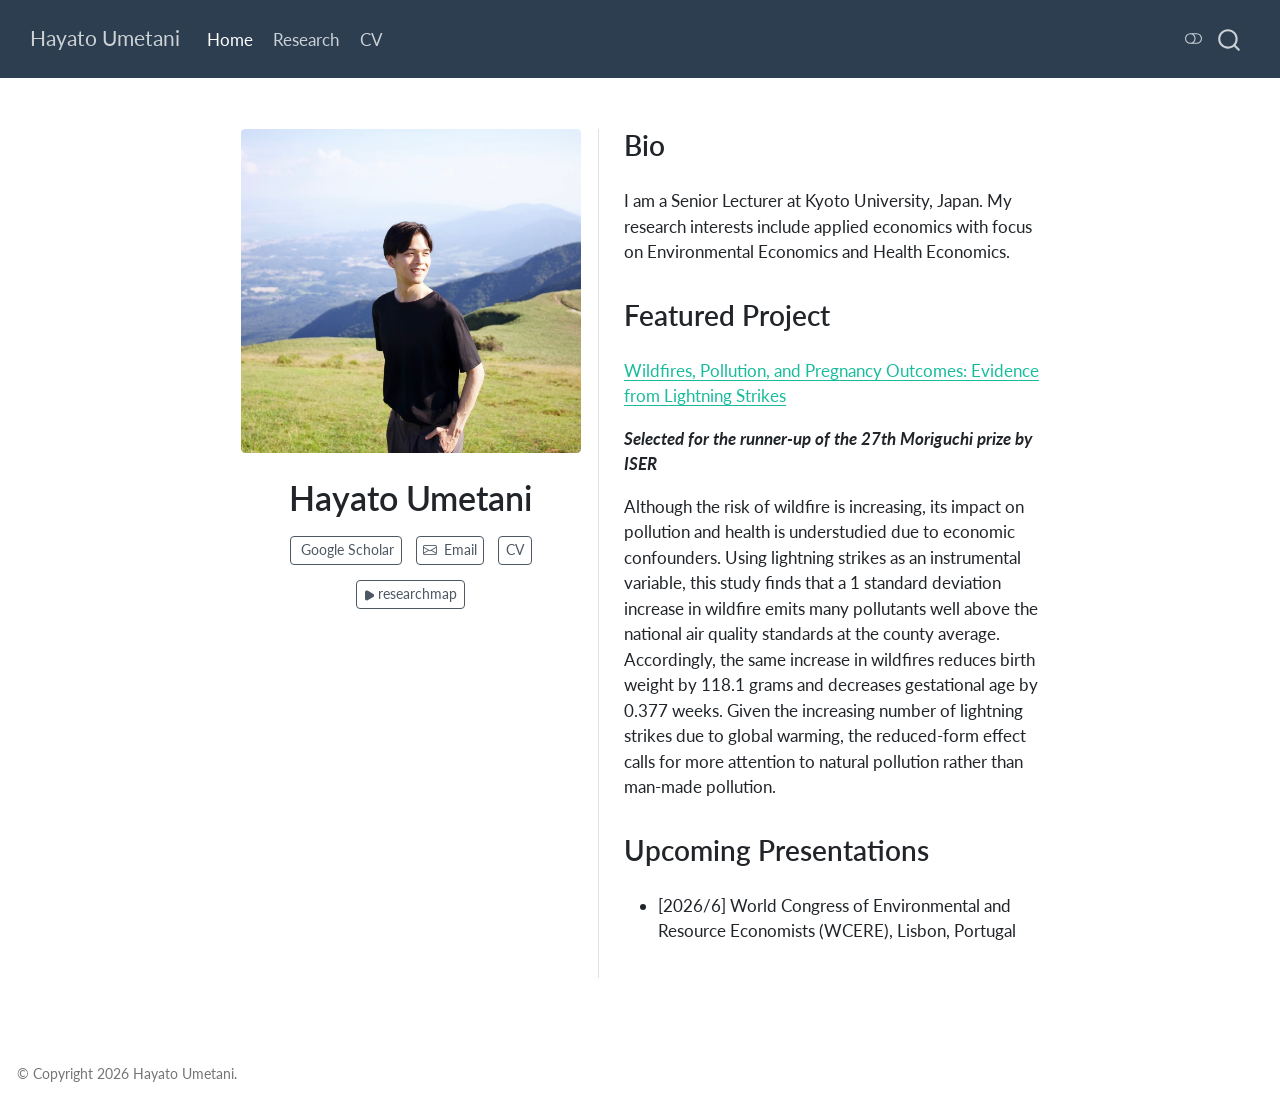
==== commit adc3f889: "update" ====
--- a/docs/index.html
+++ b/docs/index.html
@@ -742,7 +742,7 @@
 <footer class="footer">
   <div class="nav-footer">
     <div class="nav-footer-left">
-<p>© Copyright 2024 Hayato Umetani.</p>
+<p>© Copyright 2026 Hayato Umetani.</p>
 </div>   
     <div class="nav-footer-center">
       &nbsp;
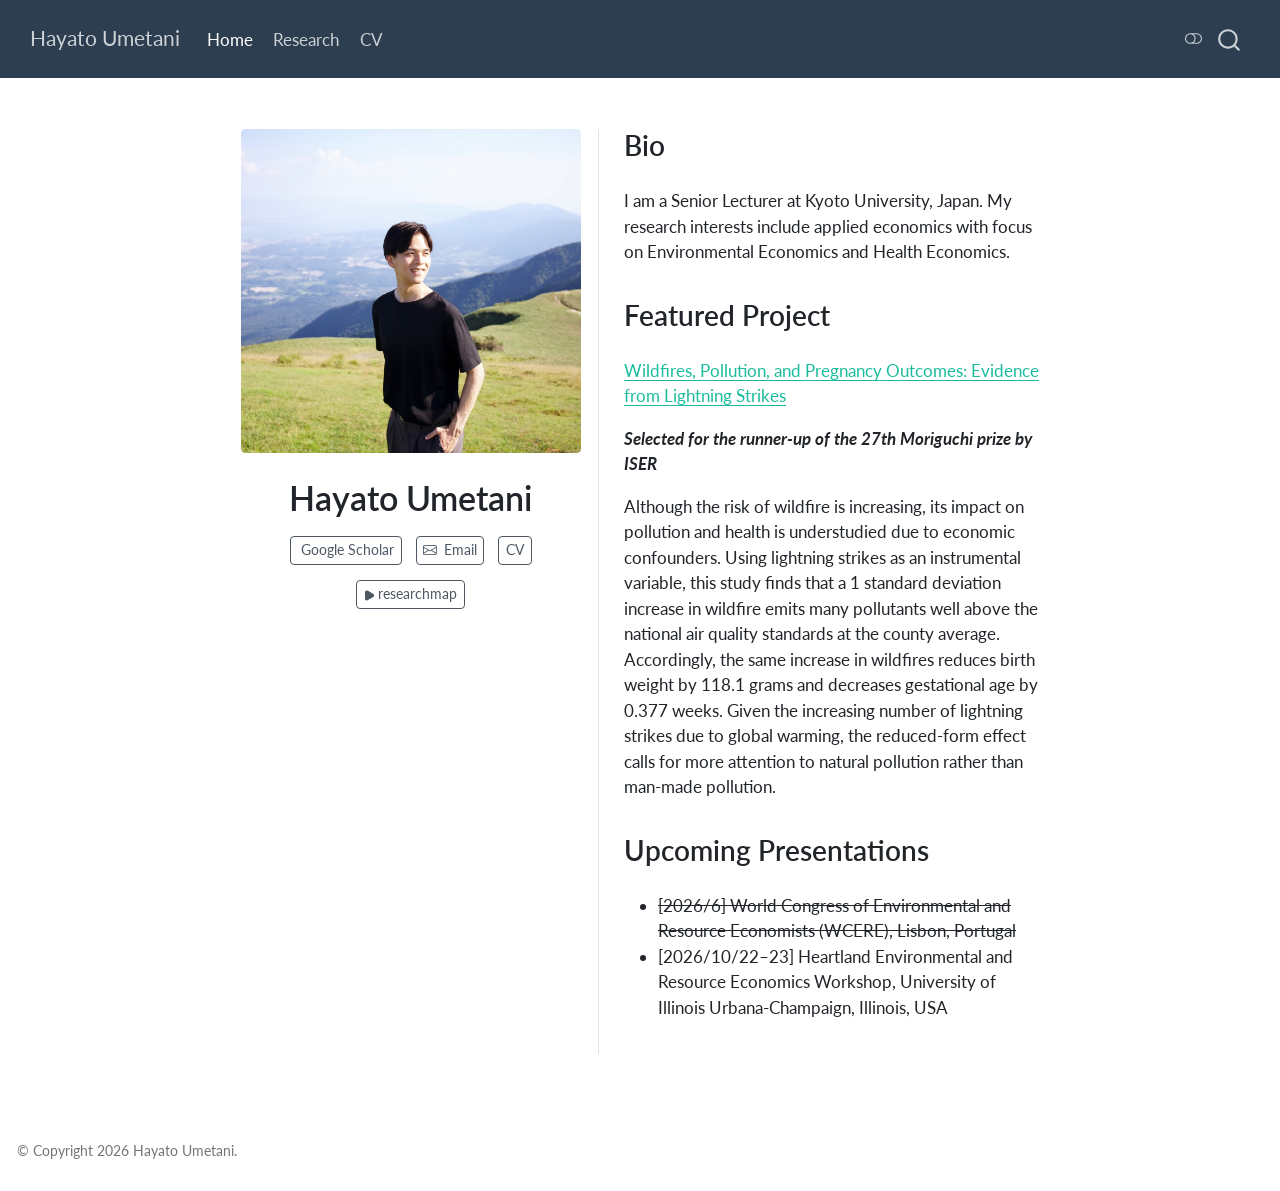
==== commit aea9495f: "Update upcoming presentations for Heartland workshop" ====
--- a/docs/index.html
+++ b/docs/index.html
@@ -297,7 +297,7 @@
   <a href="https://scholar.google.com/citations?user=fyGSoRIAAAAJ&amp;hl=ja" class="about-link" rel="" target="">
      <span class="about-link-text"><iconify-icon role="img" inline="" icon="academicons:google-scholar" aria-label="Icon google-scholar from academicons Iconify.design set." title="Icon google-scholar from academicons Iconify.design set."></iconify-icon> Google Scholar</span>
   </a>
-  <a href="/umetani.hayato.7i@kyoto-u.ac.jp" class="about-link" rel="" target="">
+  <a href="mailto:umetani.hayato.7i@kyoto-u.ac.jp" class="about-link" rel="" target="">
     <i class="bi bi-envelope"></i>
      <span class="about-link-text">Email</span>
   </a>
@@ -324,7 +324,8 @@
 <section id="upcoming-presentations" class="level2">
 <h2 data-anchor-id="upcoming-presentations">Upcoming Presentations</h2>
 <ul>
-<li>[2026/6] World Congress of Environmental and Resource Economists (WCERE), Lisbon, Portugal</li>
+<li><del>[2026/6] World Congress of Environmental and Resource Economists (WCERE), Lisbon, Portugal</del></li>
+<li>[2026/10/22–23] Heartland Environmental and Resource Economics Workshop, University of Illinois Urbana-Champaign, Illinois, USA</li>
 </ul>
 
 
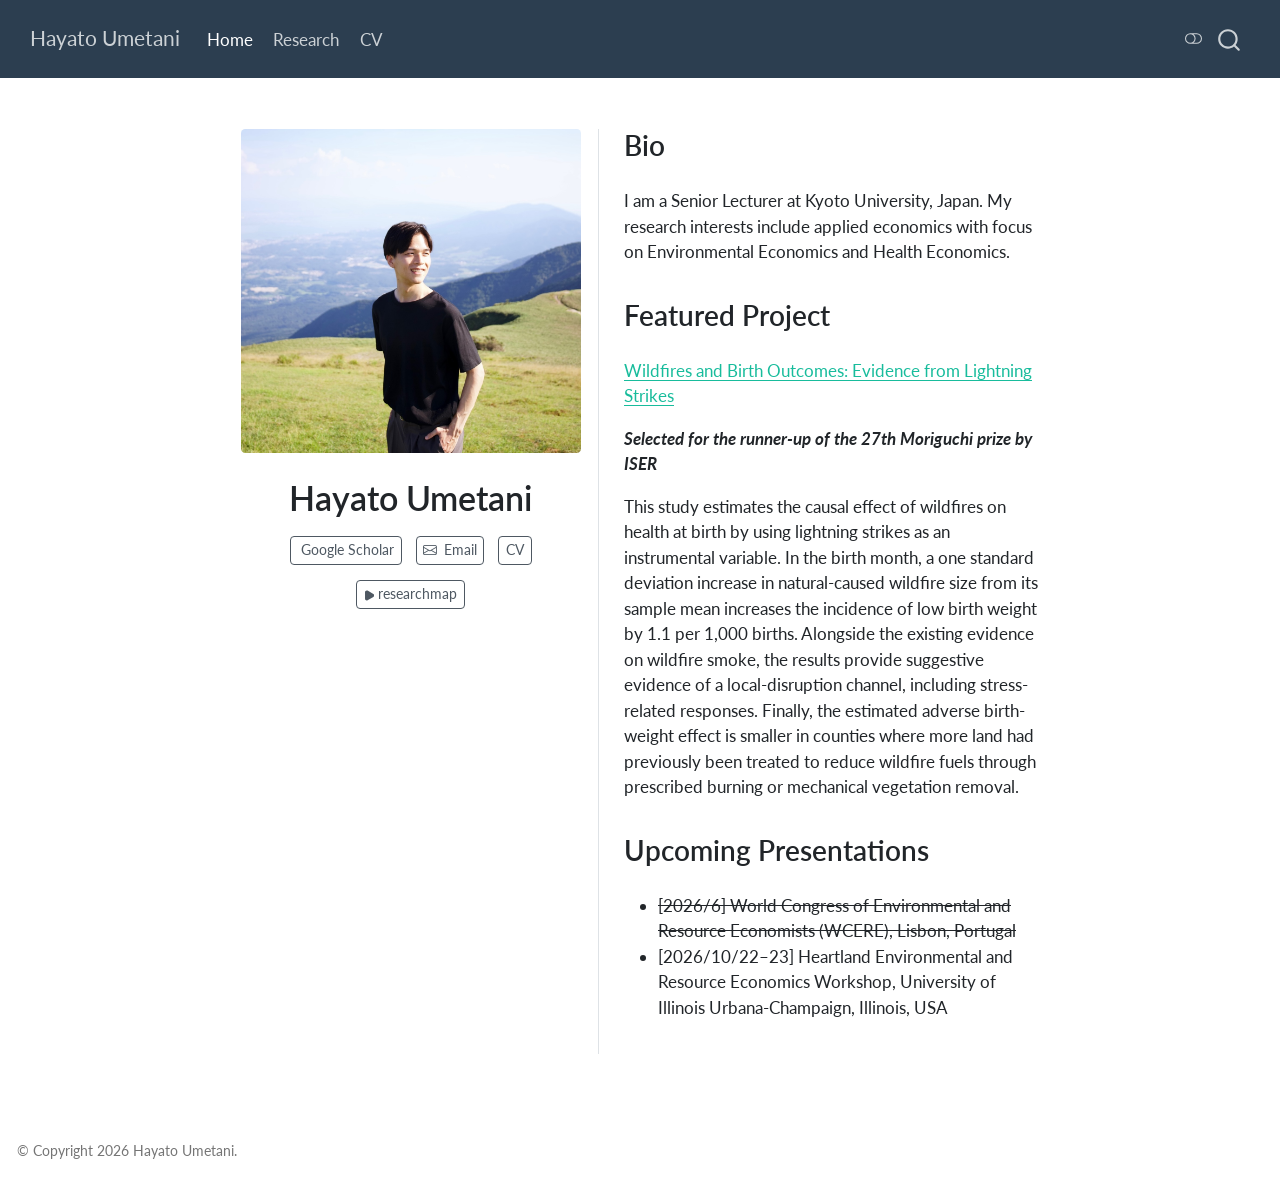
==== commit bbfc3467: "Update wildfire paper title and abstract" ====
--- a/docs/index.html
+++ b/docs/index.html
@@ -317,9 +317,9 @@
 </section>
 <section id="featured-project" class="level2">
 <h2 data-anchor-id="featured-project">Featured Project</h2>
-<p><a href="https://ume-hayato.github.io/cv/wp/draft_wildfires.pdf">Wildfires, Pollution, and Pregnancy Outcomes: Evidence from Lightning Strikes</a></p>
+<p><a href="https://ume-hayato.github.io/cv/wp/draft_wildfires.pdf">Wildfires and Birth Outcomes: Evidence from Lightning Strikes</a></p>
 <p><strong><em>Selected for the runner-up of the 27th Moriguchi prize by ISER</em></strong></p>
-<p>Although the risk of wildfire is increasing, its impact on pollution and health is understudied due to economic confounders. Using lightning strikes as an instrumental variable, this study finds that a 1 standard deviation increase in wildfire emits many pollutants well above the national air quality standards at the county average. Accordingly, the same increase in wildfires reduces birth weight by 118.1 grams and decreases gestational age by 0.377 weeks. Given the increasing number of lightning strikes due to global warming, the reduced-form effect calls for more attention to natural pollution rather than man-made pollution.</p>
+<p>This study estimates the causal effect of wildfires on health at birth by using lightning strikes as an instrumental variable. In the birth month, a one standard deviation increase in natural-caused wildfire size from its sample mean increases the incidence of low birth weight by 1.1 per 1,000 births. Alongside the existing evidence on wildfire smoke, the results provide suggestive evidence of a local-disruption channel, including stress-related responses. Finally, the estimated adverse birth-weight effect is smaller in counties where more land had previously been treated to reduce wildfire fuels through prescribed burning or mechanical vegetation removal.</p>
 </section>
 <section id="upcoming-presentations" class="level2">
 <h2 data-anchor-id="upcoming-presentations">Upcoming Presentations</h2>
--- a/docs/styles.css
+++ b/docs/styles.css
@@ -0,0 +1,5 @@
+/* css styles */
+
+details > summary.abstract-toggle {
+  margin-inline-start: 2em;
+}
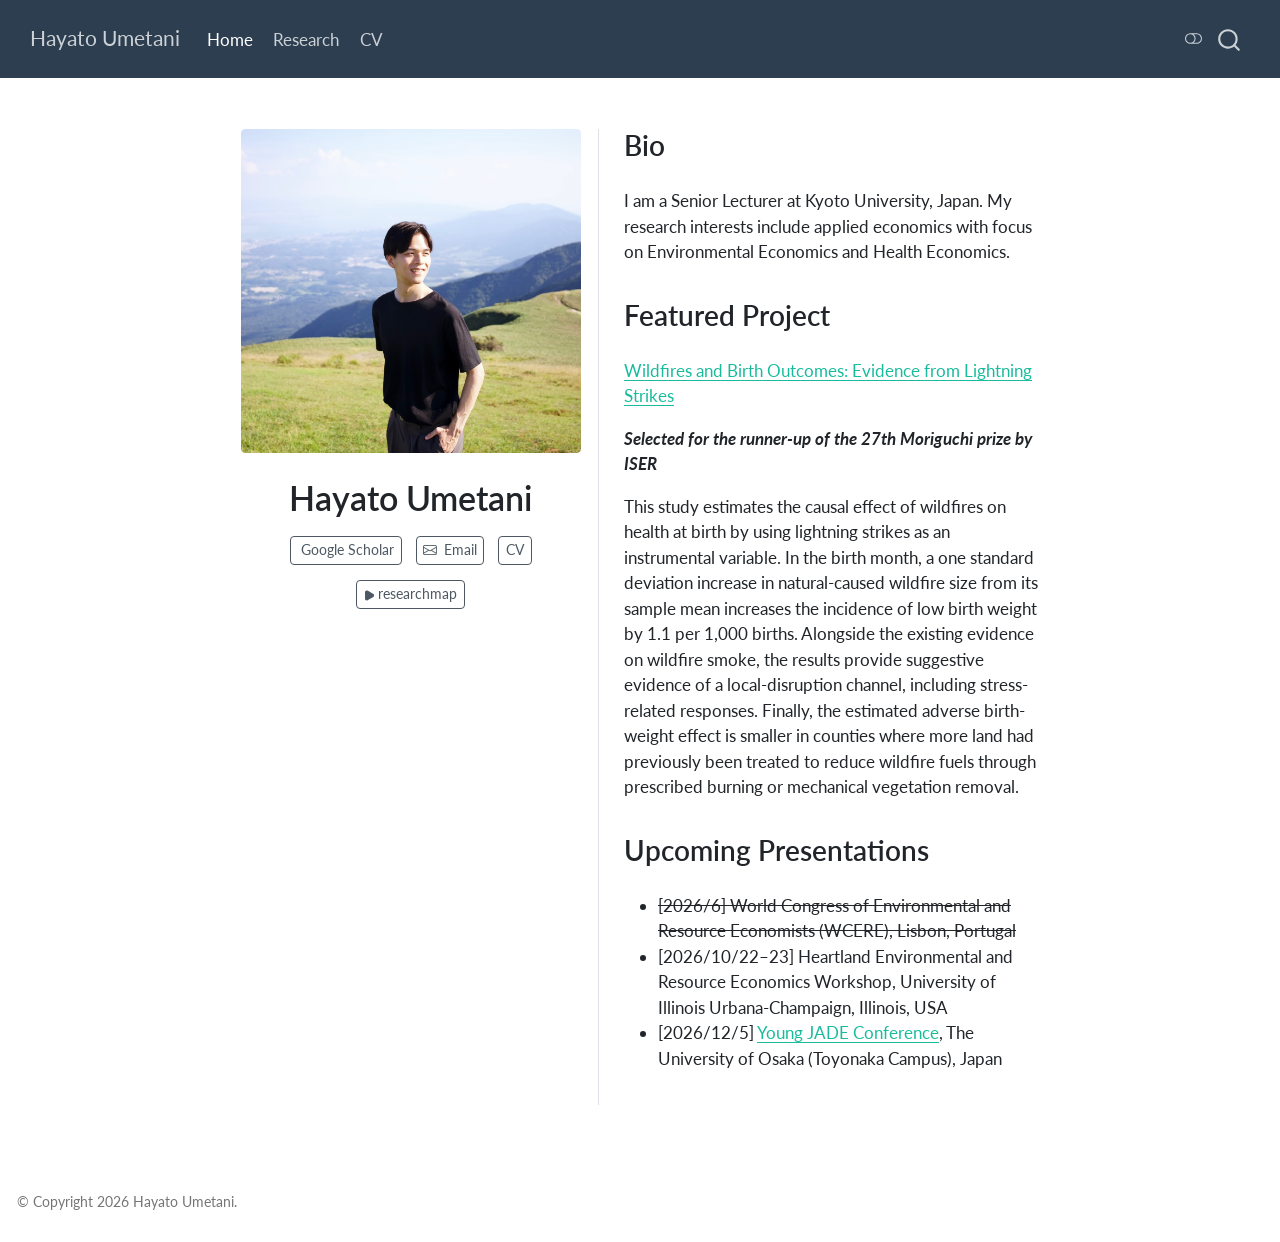
==== commit 5e1184fa: "Add Young JADE Conference presentation schedule" ====
--- a/docs/index.html
+++ b/docs/index.html
@@ -326,6 +326,7 @@
 <ul>
 <li><del>[2026/6] World Congress of Environmental and Resource Economists (WCERE), Lisbon, Portugal</del></li>
 <li>[2026/10/22–23] Heartland Environmental and Resource Economics Workshop, University of Illinois Urbana-Champaign, Illinois, USA</li>
+<li>[2026/12/5] <a href="https://sites.google.com/view/young-jade/call4papers">Young JADE Conference</a>, The University of Osaka (Toyonaka Campus), Japan</li>
 </ul>
 
 
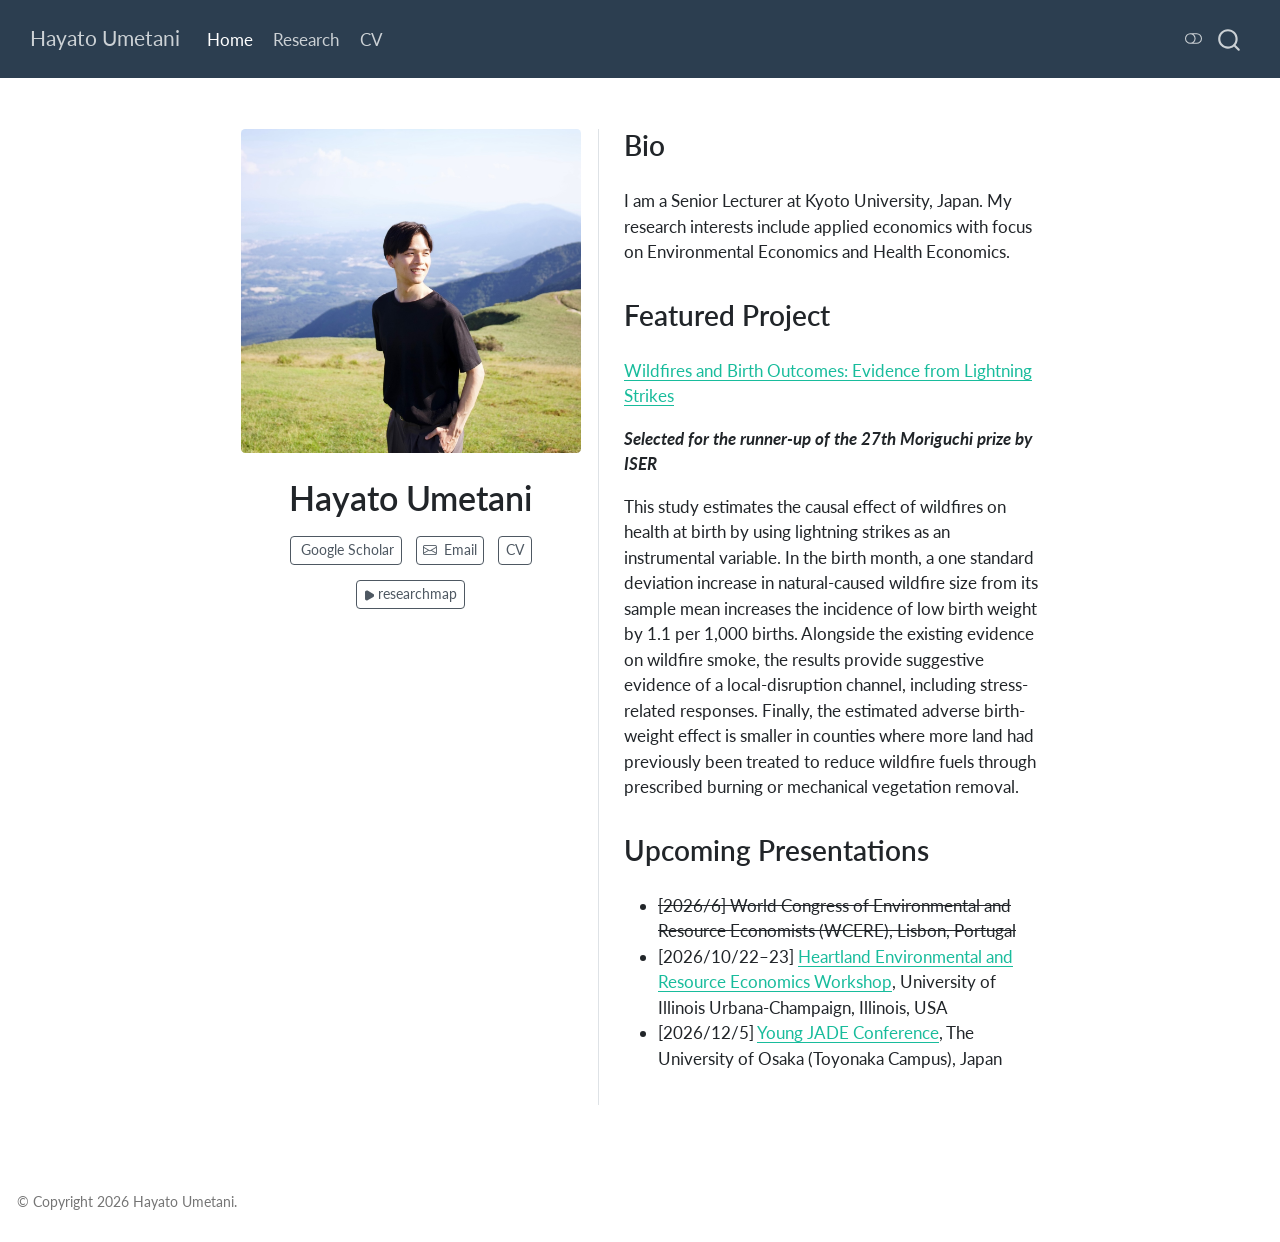
==== commit cd8bd4cb: "Link Heartland presentation to the 2026 agenda" ====
--- a/docs/index.html
+++ b/docs/index.html
@@ -325,7 +325,7 @@
 <h2 data-anchor-id="upcoming-presentations">Upcoming Presentations</h2>
 <ul>
 <li><del>[2026/6] World Congress of Environmental and Resource Economists (WCERE), Lisbon, Portugal</del></li>
-<li>[2026/10/22–23] Heartland Environmental and Resource Economics Workshop, University of Illinois Urbana-Champaign, Illinois, USA</li>
+<li>[2026/10/22–23] <a href="https://publish.illinois.edu/heartland/agenda-2026/">Heartland Environmental and Resource Economics Workshop</a>, University of Illinois Urbana-Champaign, Illinois, USA</li>
 <li>[2026/12/5] <a href="https://sites.google.com/view/young-jade/call4papers">Young JADE Conference</a>, The University of Osaka (Toyonaka Campus), Japan</li>
 </ul>
 
